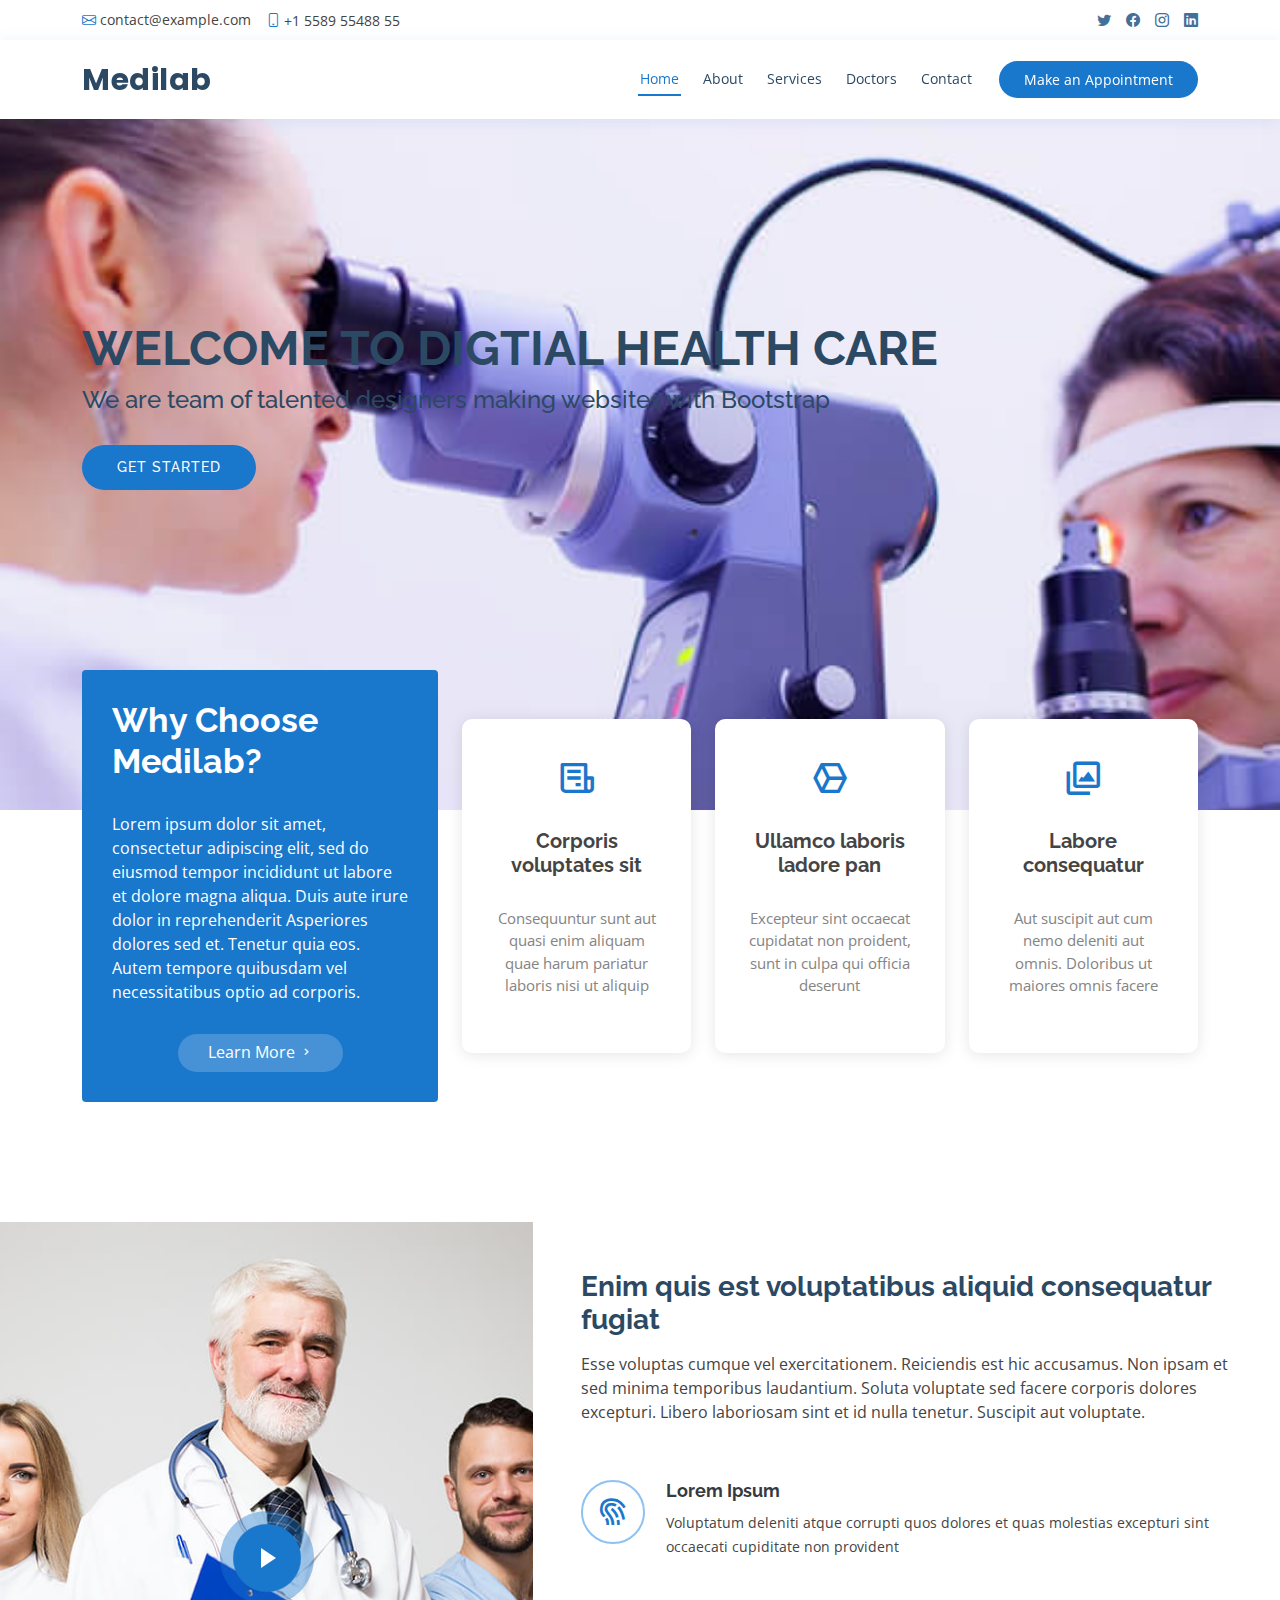
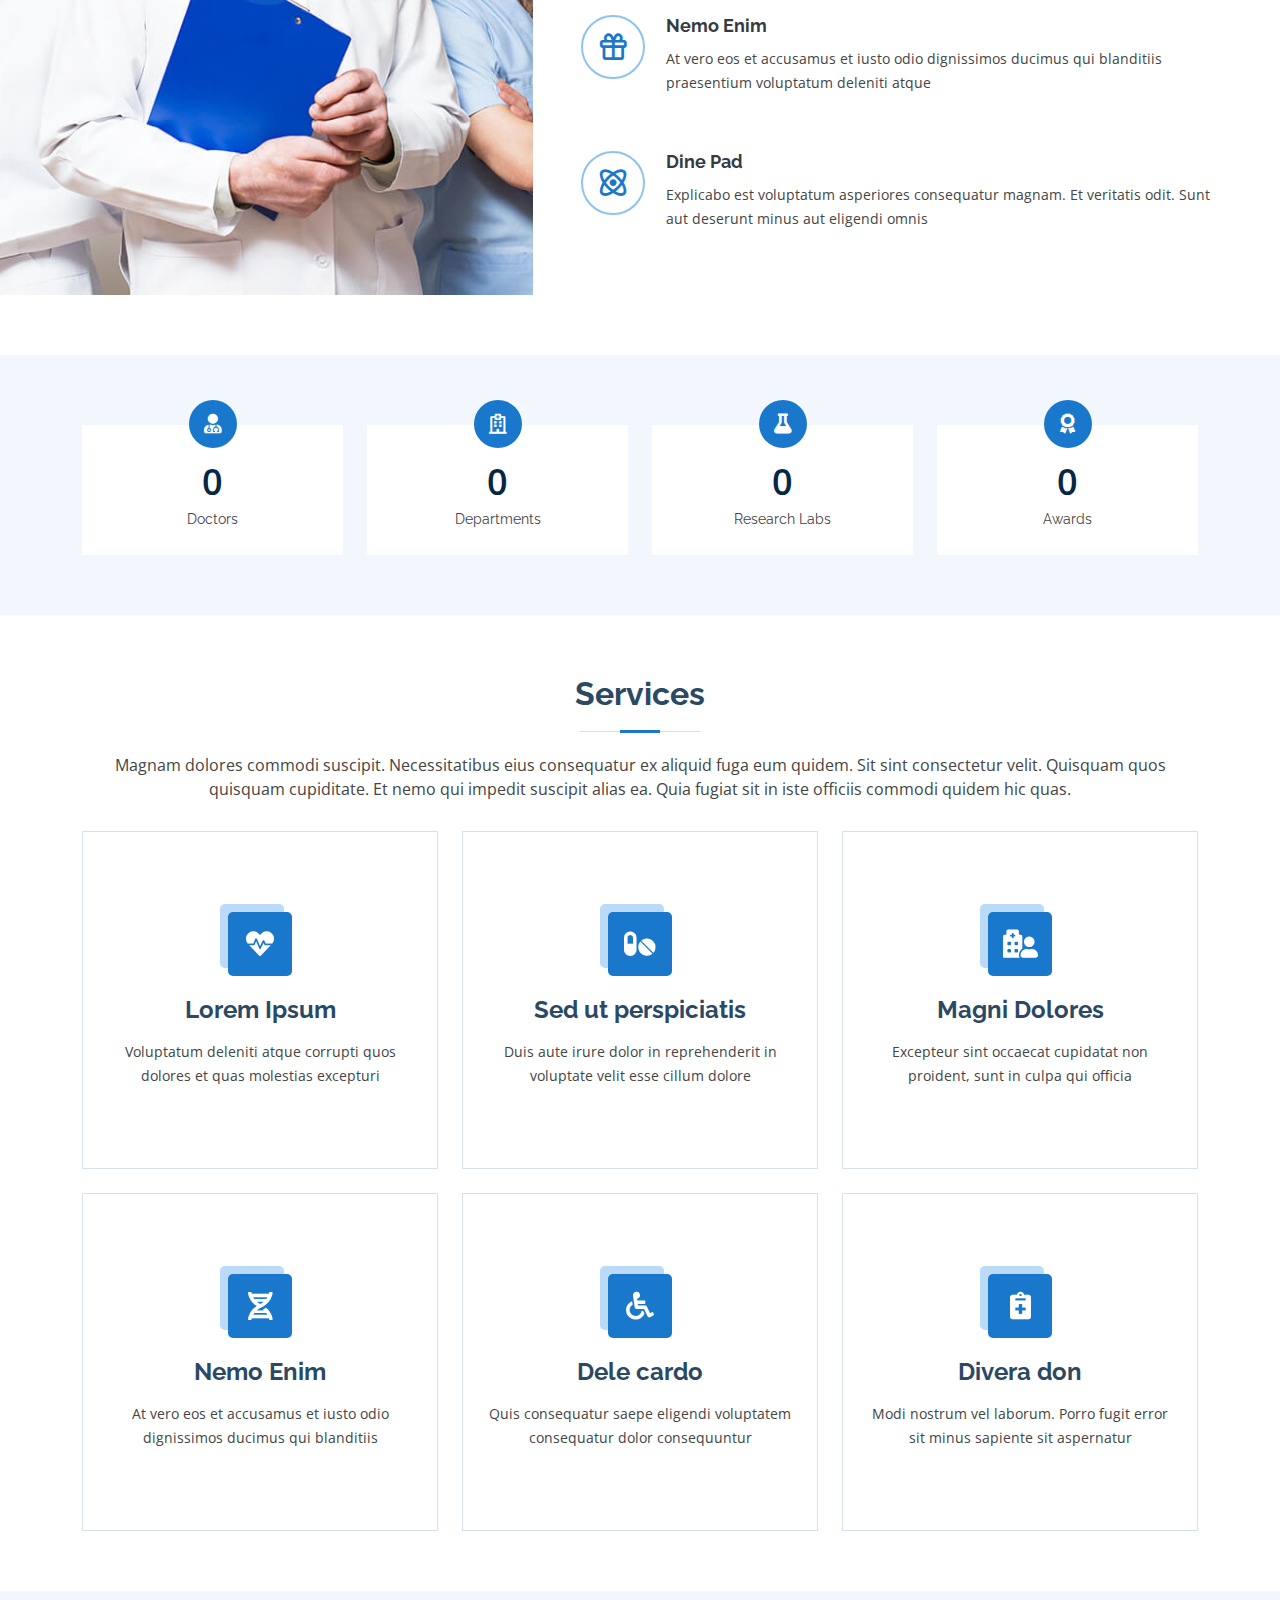
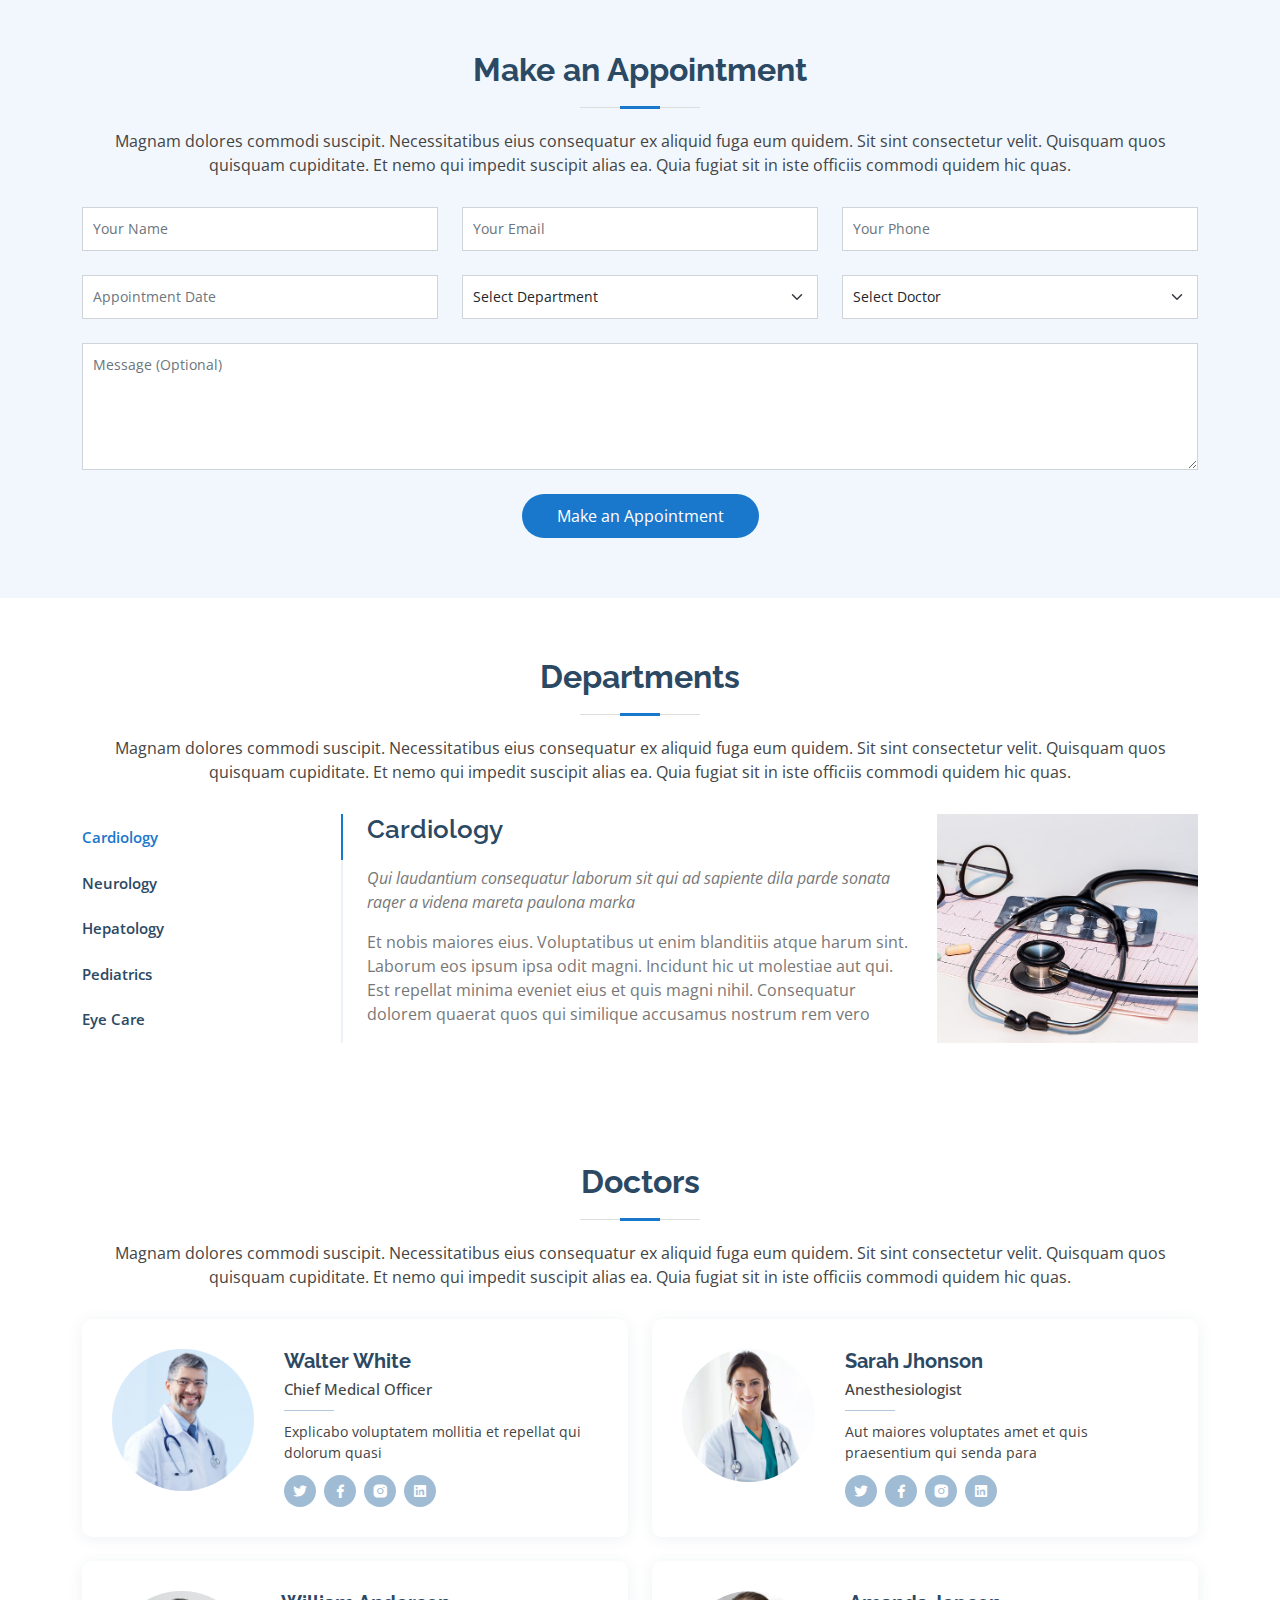
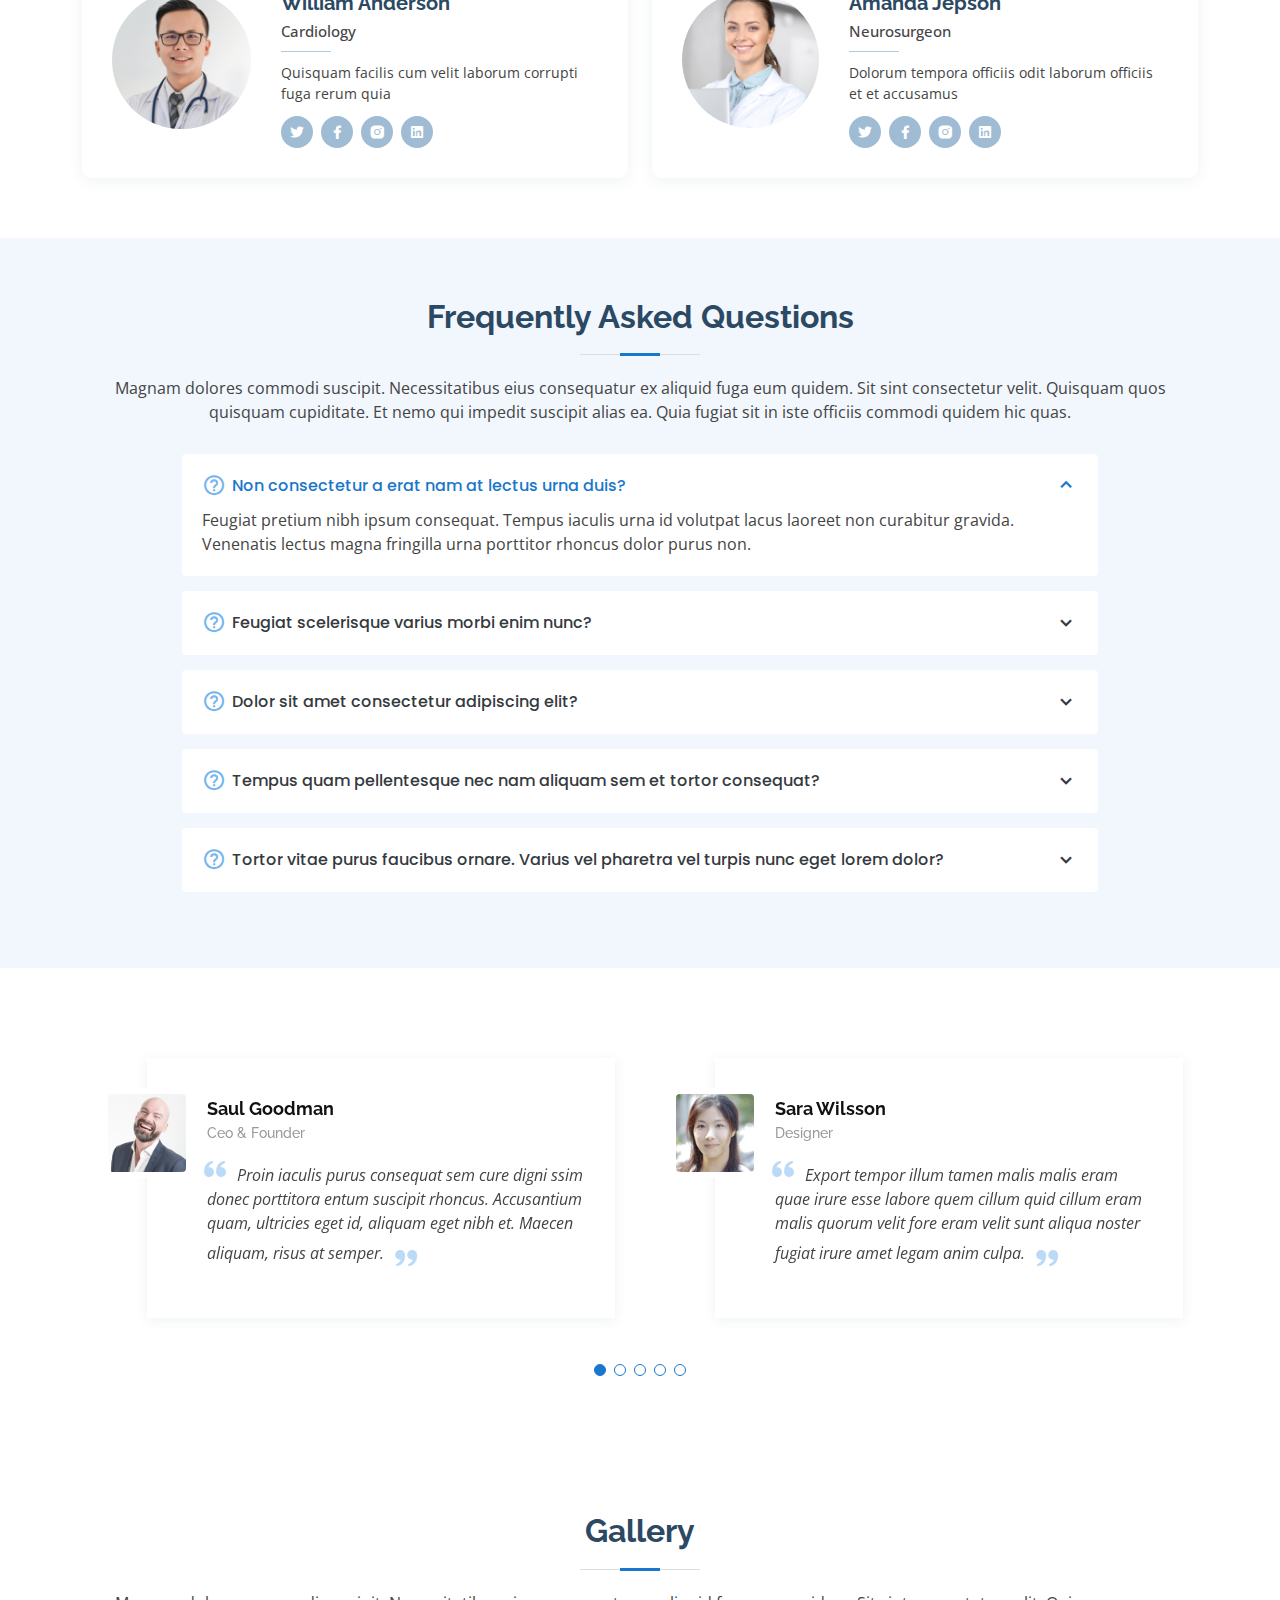
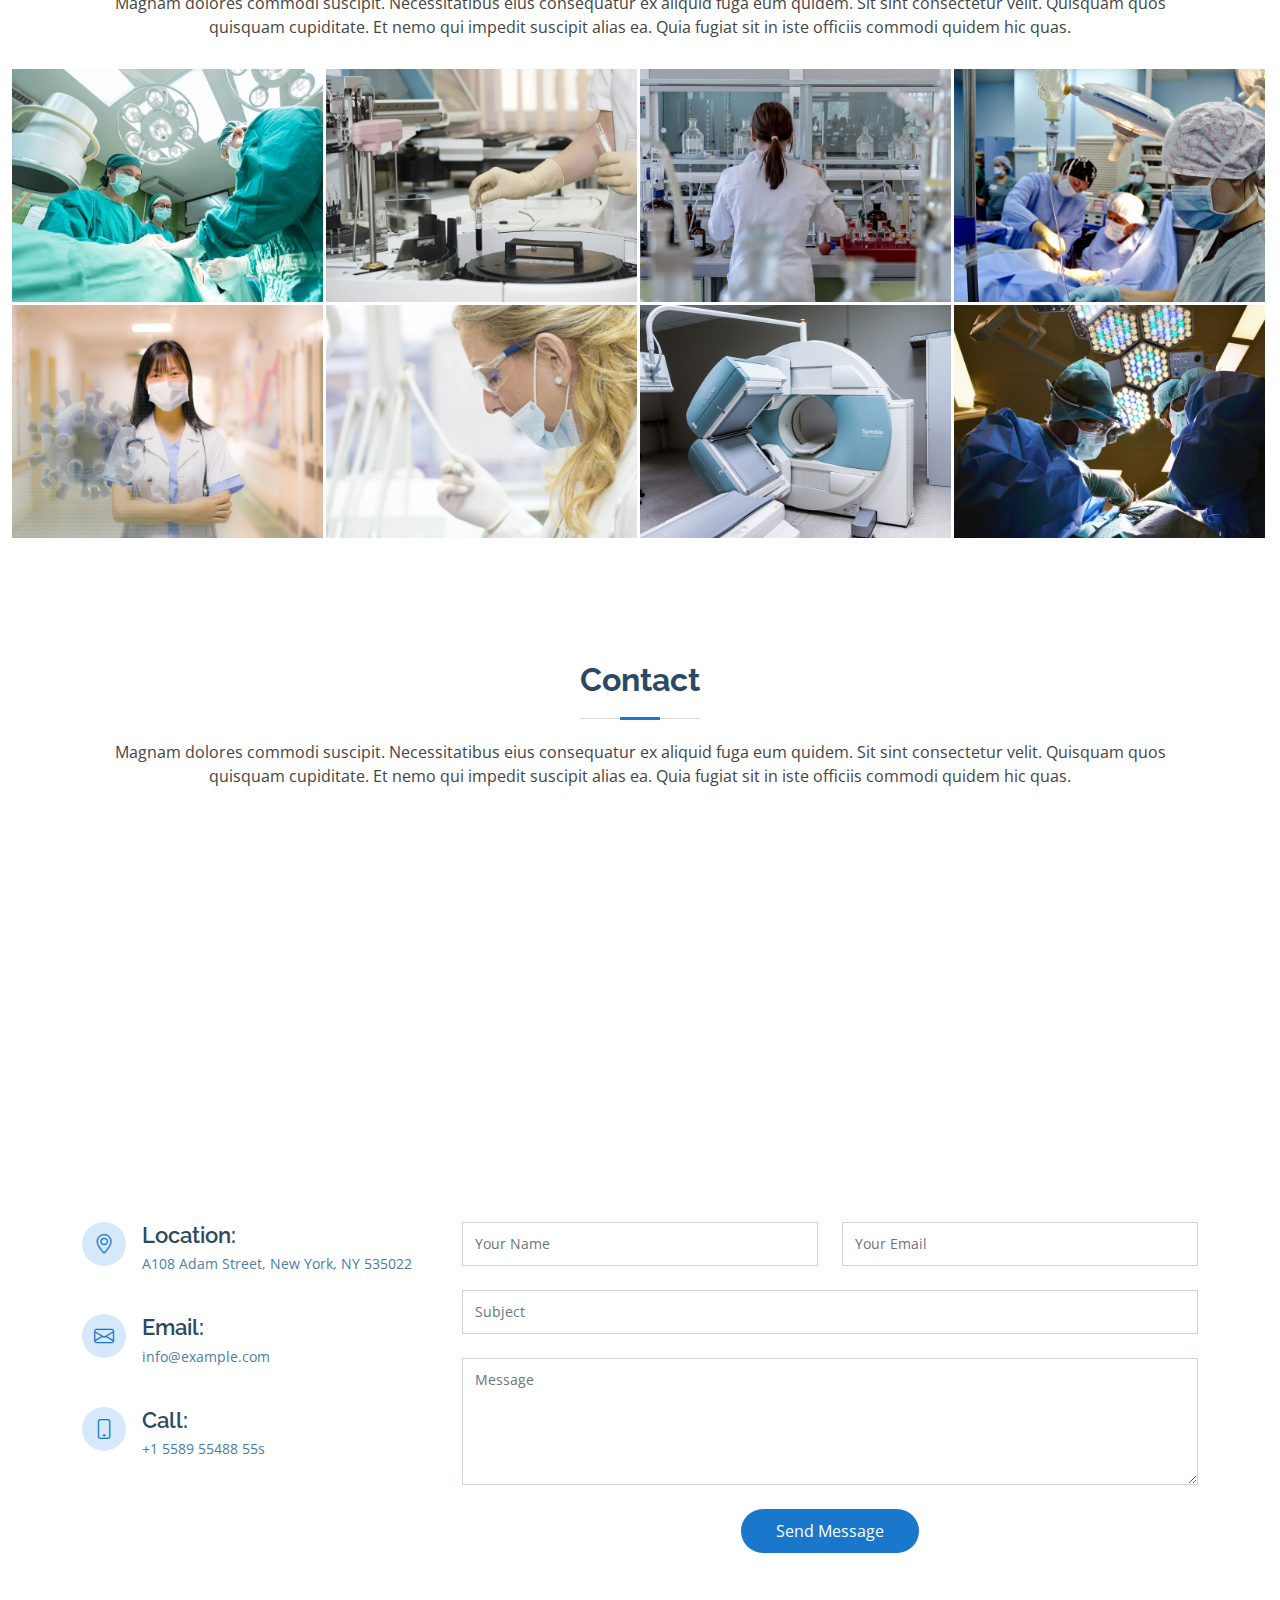
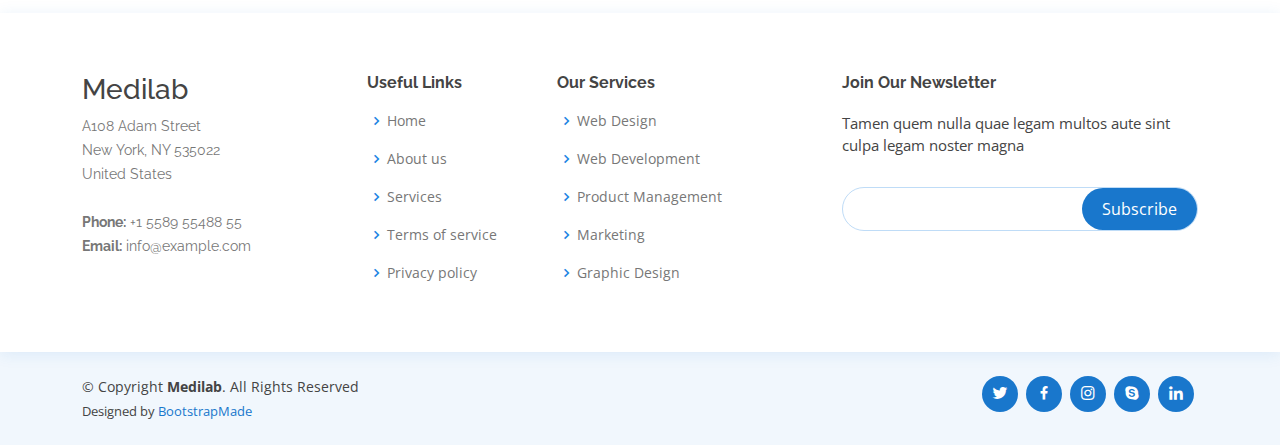
==== home.html @ 4ced3e44 "first commit" ====
<!DOCTYPE html>
<html lang="en">

<head>
  <meta charset="utf-8">
  <meta content="width=device-width, initial-scale=1.0" name="viewport">

  <title>Medilab Bootstrap Template - Index</title>
  <meta content="" name="description">
  <meta content="" name="keywords">

  <!-- Favicons -->
  <link href="assets/img/favicon.png" rel="icon">
  <link href="assets/img/apple-touch-icon.png" rel="apple-touch-icon">

  <!-- Google Fonts -->
  <link href="https://fonts.googleapis.com/css?family=Open+Sans:300,300i,400,400i,600,600i,700,700i|Raleway:300,300i,400,400i,500,500i,600,600i,700,700i|Poppins:300,300i,400,400i,500,500i,600,600i,700,700i" rel="stylesheet">

  <!-- Vendor CSS Files -->
  <link href="assets/vendor/fontawesome-free/css/all.min.css" rel="stylesheet">
  <link href="assets/vendor/animate.css/animate.min.css" rel="stylesheet">
  <link href="assets/vendor/bootstrap/css/bootstrap.min.css" rel="stylesheet">
  <link href="assets/vendor/bootstrap-icons/bootstrap-icons.css" rel="stylesheet">
  <link href="assets/vendor/boxicons/css/boxicons.min.css" rel="stylesheet">
  <link href="assets/vendor/glightbox/css/glightbox.min.css" rel="stylesheet">
  <link href="assets/vendor/remixicon/remixicon.css" rel="stylesheet">
  <link href="assets/vendor/swiper/swiper-bundle.min.css" rel="stylesheet">

  <!-- Template Main CSS File -->
  <link href="assets/css/style.css" rel="stylesheet">

  <!-- =======================================================
  * Template Name: Medilab - v4.7.1
  * Template URL: https://bootstrapmade.com/medilab-free-medical-bootstrap-theme/
  * Author: BootstrapMade.com
  * License: https://bootstrapmade.com/license/
  ======================================================== -->
</head>

<body>

  <!-- ======= Top Bar ======= -->
  <div id="topbar" class="d-flex align-items-center fixed-top">
    <div class="container d-flex justify-content-between">
      <div class="contact-info d-flex align-items-center">
        <i class="bi bi-envelope"></i> <a href="mailto:contact@example.com">contact@example.com</a>
        <i class="bi bi-phone"></i> +1 5589 55488 55
      </div>
      <div class="d-none d-lg-flex social-links align-items-center">
        <a href="#" class="twitter"><i class="bi bi-twitter"></i></a>
        <a href="#" class="facebook"><i class="bi bi-facebook"></i></a>
        <a href="#" class="instagram"><i class="bi bi-instagram"></i></a>
        <a href="#" class="linkedin"><i class="bi bi-linkedin"></i></i></a>
      </div>
    </div>
  </div>

  <!-- ======= Header ======= -->
  <header id="header" class="fixed-top">
    <div class="container d-flex align-items-center">

      <h1 class="logo me-auto"><a href="index.html">Medilab</a></h1>
      <!-- Uncomment below if you prefer to use an image logo -->
      <!-- <a href="index.html" class="logo me-auto"><img src="assets/img/logo.png" alt="" class="img-fluid"></a>-->

      <nav id="navbar" class="navbar order-last order-lg-0">
        <ul>
          <li><a class="nav-link scrollto active" href="#hero">Home</a></li>
          <li><a class="nav-link scrollto" href="#about">About</a></li>
          <li><a class="nav-link scrollto" href="#services">Services</a></li>
     
          <li><a class="nav-link scrollto" href="#doctors">Doctors</a></li>
          <!-- <li class="dropdown"><a href="#"><span>Drop Down</span> <i class="bi bi-chevron-down"></i></a>
            <ul>
              <li><a href="#">Drop Down 1</a></li>
              <li class="dropdown"><a href="#"><span>Deep Drop Down</span> <i class="bi bi-chevron-right"></i></a>
                <ul>
                  <li><a href="#">Deep Drop Down 1</a></li>
                  <li><a href="#">Deep Drop Down 2</a></li>
                  <li><a href="#">Deep Drop Down 3</a></li>
                  <li><a href="#">Deep Drop Down 4</a></li>
                  <li><a href="#">Deep Drop Down 5</a></li>
                </ul>
              </li>
              <li><a href="#">Drop Down 2</a></li>
              <li><a href="#">Drop Down 3</a></li>
              <li><a href="#">Drop Down 4</a></li>
            </ul>
          </li> -->
          <li><a class="nav-link scrollto" href="#contact">Contact</a></li>
        </ul>
        <i class="bi bi-list mobile-nav-toggle"></i>
      </nav><!-- .navbar -->

      <a href="#appointment" class="appointment-btn scrollto"><span class="d-none d-md-inline">Make an</span> Appointment</a>

    </div>
  </header><!-- End Header -->

  <!-- ======= Hero Section ======= -->
  <section id="hero" class="d-flex align-items-center">
    <div class="container">
      <h1>Welcome to Digtial Health Care</h1>
      <h2>We are team of talented designers making websites with Bootstrap</h2>
      <a href="#about" class="btn-get-started scrollto">Get Started</a>
    </div>
  </section><!-- End Hero -->

  <main id="main">

    <!-- ======= Why Us Section ======= -->
    <section id="why-us" class="why-us">
      <div class="container">

        <div class="row">
          <div class="col-lg-4 d-flex align-items-stretch">
            <div class="content">
              <h3>Why Choose Medilab?</h3>
              <p>
                Lorem ipsum dolor sit amet, consectetur adipiscing elit, sed do eiusmod tempor incididunt ut labore et dolore magna aliqua. Duis aute irure dolor in reprehenderit
                Asperiores dolores sed et. Tenetur quia eos. Autem tempore quibusdam vel necessitatibus optio ad corporis.
              </p>
              <div class="text-center">
                <a href="#" class="more-btn">Learn More <i class="bx bx-chevron-right"></i></a>
              </div>
            </div>
          </div>
          <div class="col-lg-8 d-flex align-items-stretch">
            <div class="icon-boxes d-flex flex-column justify-content-center">
              <div class="row">
                <div class="col-xl-4 d-flex align-items-stretch">
                  <div class="icon-box mt-4 mt-xl-0">
                    <i class="bx bx-receipt"></i>
                    <h4>Corporis voluptates sit</h4>
                    <p>Consequuntur sunt aut quasi enim aliquam quae harum pariatur laboris nisi ut aliquip</p>
                  </div>
                </div>
                <div class="col-xl-4 d-flex align-items-stretch">
                  <div class="icon-box mt-4 mt-xl-0">
                    <i class="bx bx-cube-alt"></i>
                    <h4>Ullamco laboris ladore pan</h4>
                    <p>Excepteur sint occaecat cupidatat non proident, sunt in culpa qui officia deserunt</p>
                  </div>
                </div>
                <div class="col-xl-4 d-flex align-items-stretch">
                  <div class="icon-box mt-4 mt-xl-0">
                    <i class="bx bx-images"></i>
                    <h4>Labore consequatur</h4>
                    <p>Aut suscipit aut cum nemo deleniti aut omnis. Doloribus ut maiores omnis facere</p>
                  </div>
                </div>
              </div>
            </div><!-- End .content-->
          </div>
        </div>

      </div>
    </section><!-- End Why Us Section -->

    <!-- ======= About Section ======= -->
    <section id="about" class="about">
      <div class="container-fluid">

        <div class="row">
          <div class="col-xl-5 col-lg-6 video-box d-flex justify-content-center align-items-stretch position-relative">
            <a href="https://www.youtube.com/watch?v=jDDaplaOz7Q" class="glightbox play-btn mb-4"></a>
          </div>

          <div class="col-xl-7 col-lg-6 icon-boxes d-flex flex-column align-items-stretch justify-content-center py-5 px-lg-5">
            <h3>Enim quis est voluptatibus aliquid consequatur fugiat</h3>
            <p>Esse voluptas cumque vel exercitationem. Reiciendis est hic accusamus. Non ipsam et sed minima temporibus laudantium. Soluta voluptate sed facere corporis dolores excepturi. Libero laboriosam sint et id nulla tenetur. Suscipit aut voluptate.</p>

            <div class="icon-box">
              <div class="icon"><i class="bx bx-fingerprint"></i></div>
              <h4 class="title"><a href="">Lorem Ipsum</a></h4>
              <p class="description">Voluptatum deleniti atque corrupti quos dolores et quas molestias excepturi sint occaecati cupiditate non provident</p>
            </div>

            <div class="icon-box">
              <div class="icon"><i class="bx bx-gift"></i></div>
              <h4 class="title"><a href="">Nemo Enim</a></h4>
              <p class="description">At vero eos et accusamus et iusto odio dignissimos ducimus qui blanditiis praesentium voluptatum deleniti atque</p>
            </div>

            <div class="icon-box">
              <div class="icon"><i class="bx bx-atom"></i></div>
              <h4 class="title"><a href="">Dine Pad</a></h4>
              <p class="description">Explicabo est voluptatum asperiores consequatur magnam. Et veritatis odit. Sunt aut deserunt minus aut eligendi omnis</p>
            </div>

          </div>
        </div>

      </div>
    </section><!-- End About Section -->

    <!-- ======= Counts Section ======= -->
    <section id="counts" class="counts">
      <div class="container">

        <div class="row">

          <div class="col-lg-3 col-md-6">
            <div class="count-box">
              <i class="fas fa-user-md"></i>
              <span data-purecounter-start="0" data-purecounter-end="85" data-purecounter-duration="1" class="purecounter"></span>
              <p>Doctors</p>
            </div>
          </div>

          <div class="col-lg-3 col-md-6 mt-5 mt-md-0">
            <div class="count-box">
              <i class="far fa-hospital"></i>
              <span data-purecounter-start="0" data-purecounter-end="18" data-purecounter-duration="1" class="purecounter"></span>
              <p>Departments</p>
            </div>
          </div>

          <div class="col-lg-3 col-md-6 mt-5 mt-lg-0">
            <div class="count-box">
              <i class="fas fa-flask"></i>
              <span data-purecounter-start="0" data-purecounter-end="12" data-purecounter-duration="1" class="purecounter"></span>
              <p>Research Labs</p>
            </div>
          </div>

          <div class="col-lg-3 col-md-6 mt-5 mt-lg-0">
            <div class="count-box">
              <i class="fas fa-award"></i>
              <span data-purecounter-start="0" data-purecounter-end="150" data-purecounter-duration="1" class="purecounter"></span>
              <p>Awards</p>
            </div>
          </div>

        </div>

      </div>
    </section><!-- End Counts Section -->

    <!-- ======= Services Section ======= -->
    <section id="services" class="services">
      <div class="container">

        <div class="section-title">
          <h2>Services</h2>
          <p>Magnam dolores commodi suscipit. Necessitatibus eius consequatur ex aliquid fuga eum quidem. Sit sint consectetur velit. Quisquam quos quisquam cupiditate. Et nemo qui impedit suscipit alias ea. Quia fugiat sit in iste officiis commodi quidem hic quas.</p>
        </div>

        <div class="row">
          <div class="col-lg-4 col-md-6 d-flex align-items-stretch">
            <div class="icon-box">
              <div class="icon"><i class="fas fa-heartbeat"></i></div>
              <h4><a href="">Lorem Ipsum</a></h4>
              <p>Voluptatum deleniti atque corrupti quos dolores et quas molestias excepturi</p>
            </div>
          </div>

          <div class="col-lg-4 col-md-6 d-flex align-items-stretch mt-4 mt-md-0">
            <div class="icon-box">
              <div class="icon"><i class="fas fa-pills"></i></div>
              <h4><a href="">Sed ut perspiciatis</a></h4>
              <p>Duis aute irure dolor in reprehenderit in voluptate velit esse cillum dolore</p>
            </div>
          </div>

          <div class="col-lg-4 col-md-6 d-flex align-items-stretch mt-4 mt-lg-0">
            <div class="icon-box">
              <div class="icon"><i class="fas fa-hospital-user"></i></div>
              <h4><a href="">Magni Dolores</a></h4>
              <p>Excepteur sint occaecat cupidatat non proident, sunt in culpa qui officia</p>
            </div>
          </div>

          <div class="col-lg-4 col-md-6 d-flex align-items-stretch mt-4">
            <div class="icon-box">
              <div class="icon"><i class="fas fa-dna"></i></div>
              <h4><a href="">Nemo Enim</a></h4>
              <p>At vero eos et accusamus et iusto odio dignissimos ducimus qui blanditiis</p>
            </div>
          </div>

          <div class="col-lg-4 col-md-6 d-flex align-items-stretch mt-4">
            <div class="icon-box">
              <div class="icon"><i class="fas fa-wheelchair"></i></div>
              <h4><a href="">Dele cardo</a></h4>
              <p>Quis consequatur saepe eligendi voluptatem consequatur dolor consequuntur</p>
            </div>
          </div>

          <div class="col-lg-4 col-md-6 d-flex align-items-stretch mt-4">
            <div class="icon-box">
              <div class="icon"><i class="fas fa-notes-medical"></i></div>
              <h4><a href="">Divera don</a></h4>
              <p>Modi nostrum vel laborum. Porro fugit error sit minus sapiente sit aspernatur</p>
            </div>
          </div>

        </div>

      </div>
    </section><!-- End Services Section -->

    <!-- ======= Appointment Section ======= -->
    <section id="appointment" class="appointment section-bg">
      <div class="container">

        <div class="section-title">
          <h2>Make an Appointment</h2>
          <p>Magnam dolores commodi suscipit. Necessitatibus eius consequatur ex aliquid fuga eum quidem. Sit sint consectetur velit. Quisquam quos quisquam cupiditate. Et nemo qui impedit suscipit alias ea. Quia fugiat sit in iste officiis commodi quidem hic quas.</p>
        </div>

        <form action="forms/appointment.php" method="post" role="form" class="php-email-form">
          <div class="row">
            <div class="col-md-4 form-group">
              <input type="text" name="name" class="form-control" id="name" placeholder="Your Name" data-rule="minlen:4" data-msg="Please enter at least 4 chars">
              <div class="validate"></div>
            </div>
            <div class="col-md-4 form-group mt-3 mt-md-0">
              <input type="email" class="form-control" name="email" id="email" placeholder="Your Email" data-rule="email" data-msg="Please enter a valid email">
              <div class="validate"></div>
            </div>
            <div class="col-md-4 form-group mt-3 mt-md-0">
              <input type="tel" class="form-control" name="phone" id="phone" placeholder="Your Phone" data-rule="minlen:4" data-msg="Please enter at least 4 chars">
              <div class="validate"></div>
            </div>
          </div>
          <div class="row">
            <div class="col-md-4 form-group mt-3">
              <input type="datetime" name="date" class="form-control datepicker" id="date" placeholder="Appointment Date" data-rule="minlen:4" data-msg="Please enter at least 4 chars">
              <div class="validate"></div>
            </div>
            <div class="col-md-4 form-group mt-3">
              <select name="department" id="department" class="form-select">
                <option value="">Select Department</option>
                <option value="Department 1">Department 1</option>
                <option value="Department 2">Department 2</option>
                <option value="Department 3">Department 3</option>
              </select>
              <div class="validate"></div>
            </div>
            <div class="col-md-4 form-group mt-3">
              <select name="doctor" id="doctor" class="form-select">
                <option value="">Select Doctor</option>
                <option value="Doctor 1">Doctor 1</option>
                <option value="Doctor 2">Doctor 2</option>
                <option value="Doctor 3">Doctor 3</option>
              </select>
              <div class="validate"></div>
            </div>
          </div>

          <div class="form-group mt-3">
            <textarea class="form-control" name="message" rows="5" placeholder="Message (Optional)"></textarea>
            <div class="validate"></div>
          </div>
          <div class="mb-3">
            <div class="loading">Loading</div>
            <div class="error-message"></div>
            <div class="sent-message">Your appointment request has been sent successfully. Thank you!</div>
          </div>
          <div class="text-center"><button type="submit">Make an Appointment</button></div>
        </form>

      </div>
    </section><!-- End Appointment Section -->

    <!-- ======= Departments Section ======= -->
    <section id="departments" class="departments">
      <div class="container">

        <div class="section-title">
          <h2>Departments</h2>
          <p>Magnam dolores commodi suscipit. Necessitatibus eius consequatur ex aliquid fuga eum quidem. Sit sint consectetur velit. Quisquam quos quisquam cupiditate. Et nemo qui impedit suscipit alias ea. Quia fugiat sit in iste officiis commodi quidem hic quas.</p>
        </div>

        <div class="row gy-4">
          <div class="col-lg-3">
            <ul class="nav nav-tabs flex-column">
              <li class="nav-item">
                <a class="nav-link active show" data-bs-toggle="tab" href="#tab-1">Cardiology</a>
              </li>
              <li class="nav-item">
                <a class="nav-link" data-bs-toggle="tab" href="#tab-2">Neurology</a>
              </li>
              <li class="nav-item">
                <a class="nav-link" data-bs-toggle="tab" href="#tab-3">Hepatology</a>
              </li>
              <li class="nav-item">
                <a class="nav-link" data-bs-toggle="tab" href="#tab-4">Pediatrics</a>
              </li>
              <li class="nav-item">
                <a class="nav-link" data-bs-toggle="tab" href="#tab-5">Eye Care</a>
              </li>
            </ul>
          </div>
          <div class="col-lg-9">
            <div class="tab-content">
              <div class="tab-pane active show" id="tab-1">
                <div class="row gy-4">
                  <div class="col-lg-8 details order-2 order-lg-1">
                    <h3>Cardiology</h3>
                    <p class="fst-italic">Qui laudantium consequatur laborum sit qui ad sapiente dila parde sonata raqer a videna mareta paulona marka</p>
                    <p>Et nobis maiores eius. Voluptatibus ut enim blanditiis atque harum sint. Laborum eos ipsum ipsa odit magni. Incidunt hic ut molestiae aut qui. Est repellat minima eveniet eius et quis magni nihil. Consequatur dolorem quaerat quos qui similique accusamus nostrum rem vero</p>
                  </div>
                  <div class="col-lg-4 text-center order-1 order-lg-2">
                    <img src="assets/img/departments-1.jpg" alt="" class="img-fluid">
                  </div>
                </div>
              </div>
              <div class="tab-pane" id="tab-2">
                <div class="row gy-4">
                  <div class="col-lg-8 details order-2 order-lg-1">
                    <h3>Et blanditiis nemo veritatis excepturi</h3>
                    <p class="fst-italic">Qui laudantium consequatur laborum sit qui ad sapiente dila parde sonata raqer a videna mareta paulona marka</p>
                    <p>Ea ipsum voluptatem consequatur quis est. Illum error ullam omnis quia et reiciendis sunt sunt est. Non aliquid repellendus itaque accusamus eius et velit ipsa voluptates. Optio nesciunt eaque beatae accusamus lerode pakto madirna desera vafle de nideran pal</p>
                  </div>
                  <div class="col-lg-4 text-center order-1 order-lg-2">
                    <img src="assets/img/departments-2.jpg" alt="" class="img-fluid">
                  </div>
                </div>
              </div>
              <div class="tab-pane" id="tab-3">
                <div class="row gy-4">
                  <div class="col-lg-8 details order-2 order-lg-1">
                    <h3>Impedit facilis occaecati odio neque aperiam sit</h3>
                    <p class="fst-italic">Eos voluptatibus quo. Odio similique illum id quidem non enim fuga. Qui natus non sunt dicta dolor et. In asperiores velit quaerat perferendis aut</p>
                    <p>Iure officiis odit rerum. Harum sequi eum illum corrupti culpa veritatis quisquam. Neque necessitatibus illo rerum eum ut. Commodi ipsam minima molestiae sed laboriosam a iste odio. Earum odit nesciunt fugiat sit ullam. Soluta et harum voluptatem optio quae</p>
                  </div>
                  <div class="col-lg-4 text-center order-1 order-lg-2">
                    <img src="assets/img/departments-3.jpg" alt="" class="img-fluid">
                  </div>
                </div>
              </div>
              <div class="tab-pane" id="tab-4">
                <div class="row gy-4">
                  <div class="col-lg-8 details order-2 order-lg-1">
                    <h3>Fuga dolores inventore laboriosam ut est accusamus laboriosam dolore</h3>
                    <p class="fst-italic">Totam aperiam accusamus. Repellat consequuntur iure voluptas iure porro quis delectus</p>
                    <p>Eaque consequuntur consequuntur libero expedita in voluptas. Nostrum ipsam necessitatibus aliquam fugiat debitis quis velit. Eum ex maxime error in consequatur corporis atque. Eligendi asperiores sed qui veritatis aperiam quia a laborum inventore</p>
                  </div>
                  <div class="col-lg-4 text-center order-1 order-lg-2">
                    <img src="assets/img/departments-4.jpg" alt="" class="img-fluid">
                  </div>
                </div>
              </div>
              <div class="tab-pane" id="tab-5">
                <div class="row gy-4">
                  <div class="col-lg-8 details order-2 order-lg-1">
                    <h3>Est eveniet ipsam sindera pad rone matrelat sando reda</h3>
                    <p class="fst-italic">Omnis blanditiis saepe eos autem qui sunt debitis porro quia.</p>
                    <p>Exercitationem nostrum omnis. Ut reiciendis repudiandae minus. Omnis recusandae ut non quam ut quod eius qui. Ipsum quia odit vero atque qui quibusdam amet. Occaecati sed est sint aut vitae molestiae voluptate vel</p>
                  </div>
                  <div class="col-lg-4 text-center order-1 order-lg-2">
                    <img src="assets/img/departments-5.jpg" alt="" class="img-fluid">
                  </div>
                </div>
              </div>
            </div>
          </div>
        </div>

      </div>
    </section><!-- End Departments Section -->

    <!-- ======= Doctors Section ======= -->
    <section id="doctors" class="doctors">
      <div class="container">

        <div class="section-title">
          <h2>Doctors</h2>
          <p>Magnam dolores commodi suscipit. Necessitatibus eius consequatur ex aliquid fuga eum quidem. Sit sint consectetur velit. Quisquam quos quisquam cupiditate. Et nemo qui impedit suscipit alias ea. Quia fugiat sit in iste officiis commodi quidem hic quas.</p>
        </div>

        <div class="row">

          <div class="col-lg-6">
            <div class="member d-flex align-items-start">
              <div class="pic"><img src="assets/img/doctors/doctors-1.jpg" class="img-fluid" alt=""></div>
              <div class="member-info">
                <h4>Walter White</h4>
                <span>Chief Medical Officer</span>
                <p>Explicabo voluptatem mollitia et repellat qui dolorum quasi</p>
                <div class="social">
                  <a href=""><i class="ri-twitter-fill"></i></a>
                  <a href=""><i class="ri-facebook-fill"></i></a>
                  <a href=""><i class="ri-instagram-fill"></i></a>
                  <a href=""> <i class="ri-linkedin-box-fill"></i> </a>
                </div>
              </div>
            </div>
          </div>

          <div class="col-lg-6 mt-4 mt-lg-0">
            <div class="member d-flex align-items-start">
              <div class="pic"><img src="assets/img/doctors/doctors-2.jpg" class="img-fluid" alt=""></div>
              <div class="member-info">
                <h4>Sarah Jhonson</h4>
                <span>Anesthesiologist</span>
                <p>Aut maiores voluptates amet et quis praesentium qui senda para</p>
                <div class="social">
                  <a href=""><i class="ri-twitter-fill"></i></a>
                  <a href=""><i class="ri-facebook-fill"></i></a>
                  <a href=""><i class="ri-instagram-fill"></i></a>
                  <a href=""> <i class="ri-linkedin-box-fill"></i> </a>
                </div>
              </div>
            </div>
          </div>

          <div class="col-lg-6 mt-4">
            <div class="member d-flex align-items-start">
              <div class="pic"><img src="assets/img/doctors/doctors-3.jpg" class="img-fluid" alt=""></div>
              <div class="member-info">
                <h4>William Anderson</h4>
                <span>Cardiology</span>
                <p>Quisquam facilis cum velit laborum corrupti fuga rerum quia</p>
                <div class="social">
                  <a href=""><i class="ri-twitter-fill"></i></a>
                  <a href=""><i class="ri-facebook-fill"></i></a>
                  <a href=""><i class="ri-instagram-fill"></i></a>
                  <a href=""> <i class="ri-linkedin-box-fill"></i> </a>
                </div>
              </div>
            </div>
          </div>

          <div class="col-lg-6 mt-4">
            <div class="member d-flex align-items-start">
              <div class="pic"><img src="assets/img/doctors/doctors-4.jpg" class="img-fluid" alt=""></div>
              <div class="member-info">
                <h4>Amanda Jepson</h4>
                <span>Neurosurgeon</span>
                <p>Dolorum tempora officiis odit laborum officiis et et accusamus</p>
                <div class="social">
                  <a href=""><i class="ri-twitter-fill"></i></a>
                  <a href=""><i class="ri-facebook-fill"></i></a>
                  <a href=""><i class="ri-instagram-fill"></i></a>
                  <a href=""> <i class="ri-linkedin-box-fill"></i> </a>
                </div>
              </div>
            </div>
          </div>

        </div>

      </div>
    </section><!-- End Doctors Section -->

    <!-- ======= Frequently Asked Questions Section ======= -->
    <section id="faq" class="faq section-bg">
      <div class="container">

        <div class="section-title">
          <h2>Frequently Asked Questions</h2>
          <p>Magnam dolores commodi suscipit. Necessitatibus eius consequatur ex aliquid fuga eum quidem. Sit sint consectetur velit. Quisquam quos quisquam cupiditate. Et nemo qui impedit suscipit alias ea. Quia fugiat sit in iste officiis commodi quidem hic quas.</p>
        </div>

        <div class="faq-list">
          <ul>
            <li data-aos="fade-up">
              <i class="bx bx-help-circle icon-help"></i> <a data-bs-toggle="collapse" class="collapse" data-bs-target="#faq-list-1">Non consectetur a erat nam at lectus urna duis? <i class="bx bx-chevron-down icon-show"></i><i class="bx bx-chevron-up icon-close"></i></a>
              <div id="faq-list-1" class="collapse show" data-bs-parent=".faq-list">
                <p>
                  Feugiat pretium nibh ipsum consequat. Tempus iaculis urna id volutpat lacus laoreet non curabitur gravida. Venenatis lectus magna fringilla urna porttitor rhoncus dolor purus non.
                </p>
              </div>
            </li>

            <li data-aos="fade-up" data-aos-delay="100">
              <i class="bx bx-help-circle icon-help"></i> <a data-bs-toggle="collapse" data-bs-target="#faq-list-2" class="collapsed">Feugiat scelerisque varius morbi enim nunc? <i class="bx bx-chevron-down icon-show"></i><i class="bx bx-chevron-up icon-close"></i></a>
              <div id="faq-list-2" class="collapse" data-bs-parent=".faq-list">
                <p>
                  Dolor sit amet consectetur adipiscing elit pellentesque habitant morbi. Id interdum velit laoreet id donec ultrices. Fringilla phasellus faucibus scelerisque eleifend donec pretium. Est pellentesque elit ullamcorper dignissim. Mauris ultrices eros in cursus turpis massa tincidunt dui.
                </p>
              </div>
            </li>

            <li data-aos="fade-up" data-aos-delay="200">
              <i class="bx bx-help-circle icon-help"></i> <a data-bs-toggle="collapse" data-bs-target="#faq-list-3" class="collapsed">Dolor sit amet consectetur adipiscing elit? <i class="bx bx-chevron-down icon-show"></i><i class="bx bx-chevron-up icon-close"></i></a>
              <div id="faq-list-3" class="collapse" data-bs-parent=".faq-list">
                <p>
                  Eleifend mi in nulla posuere sollicitudin aliquam ultrices sagittis orci. Faucibus pulvinar elementum integer enim. Sem nulla pharetra diam sit amet nisl suscipit. Rutrum tellus pellentesque eu tincidunt. Lectus urna duis convallis convallis tellus. Urna molestie at elementum eu facilisis sed odio morbi quis
                </p>
              </div>
            </li>

            <li data-aos="fade-up" data-aos-delay="300">
              <i class="bx bx-help-circle icon-help"></i> <a data-bs-toggle="collapse" data-bs-target="#faq-list-4" class="collapsed">Tempus quam pellentesque nec nam aliquam sem et tortor consequat? <i class="bx bx-chevron-down icon-show"></i><i class="bx bx-chevron-up icon-close"></i></a>
              <div id="faq-list-4" class="collapse" data-bs-parent=".faq-list">
                <p>
                  Molestie a iaculis at erat pellentesque adipiscing commodo. Dignissim suspendisse in est ante in. Nunc vel risus commodo viverra maecenas accumsan. Sit amet nisl suscipit adipiscing bibendum est. Purus gravida quis blandit turpis cursus in.
                </p>
              </div>
            </li>

            <li data-aos="fade-up" data-aos-delay="400">
              <i class="bx bx-help-circle icon-help"></i> <a data-bs-toggle="collapse" data-bs-target="#faq-list-5" class="collapsed">Tortor vitae purus faucibus ornare. Varius vel pharetra vel turpis nunc eget lorem dolor? <i class="bx bx-chevron-down icon-show"></i><i class="bx bx-chevron-up icon-close"></i></a>
              <div id="faq-list-5" class="collapse" data-bs-parent=".faq-list">
                <p>
                  Laoreet sit amet cursus sit amet dictum sit amet justo. Mauris vitae ultricies leo integer malesuada nunc vel. Tincidunt eget nullam non nisi est sit amet. Turpis nunc eget lorem dolor sed. Ut venenatis tellus in metus vulputate eu scelerisque.
                </p>
              </div>
            </li>

          </ul>
        </div>

      </div>
    </section><!-- End Frequently Asked Questions Section -->

    <!-- ======= Testimonials Section ======= -->
    <section id="testimonials" class="testimonials">
      <div class="container">

        <div class="testimonials-slider swiper" data-aos="fade-up" data-aos-delay="100">
          <div class="swiper-wrapper">

            <div class="swiper-slide">
              <div class="testimonial-wrap">
                <div class="testimonial-item">
                  <img src="assets/img/testimonials/testimonials-1.jpg" class="testimonial-img" alt="">
                  <h3>Saul Goodman</h3>
                  <h4>Ceo &amp; Founder</h4>
                  <p>
                    <i class="bx bxs-quote-alt-left quote-icon-left"></i>
                    Proin iaculis purus consequat sem cure digni ssim donec porttitora entum suscipit rhoncus. Accusantium quam, ultricies eget id, aliquam eget nibh et. Maecen aliquam, risus at semper.
                    <i class="bx bxs-quote-alt-right quote-icon-right"></i>
                  </p>
                </div>
              </div>
            </div><!-- End testimonial item -->

            <div class="swiper-slide">
              <div class="testimonial-wrap">
                <div class="testimonial-item">
                  <img src="assets/img/testimonials/testimonials-2.jpg" class="testimonial-img" alt="">
                  <h3>Sara Wilsson</h3>
                  <h4>Designer</h4>
                  <p>
                    <i class="bx bxs-quote-alt-left quote-icon-left"></i>
                    Export tempor illum tamen malis malis eram quae irure esse labore quem cillum quid cillum eram malis quorum velit fore eram velit sunt aliqua noster fugiat irure amet legam anim culpa.
                    <i class="bx bxs-quote-alt-right quote-icon-right"></i>
                  </p>
                </div>
              </div>
            </div><!-- End testimonial item -->

            <div class="swiper-slide">
              <div class="testimonial-wrap">
                <div class="testimonial-item">
                  <img src="assets/img/testimonials/testimonials-3.jpg" class="testimonial-img" alt="">
                  <h3>Jena Karlis</h3>
                  <h4>Store Owner</h4>
                  <p>
                    <i class="bx bxs-quote-alt-left quote-icon-left"></i>
                    Enim nisi quem export duis labore cillum quae magna enim sint quorum nulla quem veniam duis minim tempor labore quem eram duis noster aute amet eram fore quis sint minim.
                    <i class="bx bxs-quote-alt-right quote-icon-right"></i>
                  </p>
                </div>
              </div>
            </div><!-- End testimonial item -->

            <div class="swiper-slide">
              <div class="testimonial-wrap">
                <div class="testimonial-item">
                  <img src="assets/img/testimonials/testimonials-4.jpg" class="testimonial-img" alt="">
                  <h3>Matt Brandon</h3>
                  <h4>Freelancer</h4>
                  <p>
                    <i class="bx bxs-quote-alt-left quote-icon-left"></i>
                    Fugiat enim eram quae cillum dolore dolor amet nulla culpa multos export minim fugiat minim velit minim dolor enim duis veniam ipsum anim magna sunt elit fore quem dolore labore illum veniam.
                    <i class="bx bxs-quote-alt-right quote-icon-right"></i>
                  </p>
                </div>
              </div>
            </div><!-- End testimonial item -->

            <div class="swiper-slide">
              <div class="testimonial-wrap">
                <div class="testimonial-item">
                  <img src="assets/img/testimonials/testimonials-5.jpg" class="testimonial-img" alt="">
                  <h3>John Larson</h3>
                  <h4>Entrepreneur</h4>
                  <p>
                    <i class="bx bxs-quote-alt-left quote-icon-left"></i>
                    Quis quorum aliqua sint quem legam fore sunt eram irure aliqua veniam tempor noster veniam enim culpa labore duis sunt culpa nulla illum cillum fugiat legam esse veniam culpa fore nisi cillum quid.
                    <i class="bx bxs-quote-alt-right quote-icon-right"></i>
                  </p>
                </div>
              </div>
            </div><!-- End testimonial item -->

          </div>
          <div class="swiper-pagination"></div>
        </div>

      </div>
    </section><!-- End Testimonials Section -->

    <!-- ======= Gallery Section ======= -->
    <section id="gallery" class="gallery">
      <div class="container">

        <div class="section-title">
          <h2>Gallery</h2>
          <p>Magnam dolores commodi suscipit. Necessitatibus eius consequatur ex aliquid fuga eum quidem. Sit sint consectetur velit. Quisquam quos quisquam cupiditate. Et nemo qui impedit suscipit alias ea. Quia fugiat sit in iste officiis commodi quidem hic quas.</p>
        </div>
      </div>

      <div class="container-fluid">
        <div class="row g-0">

          <div class="col-lg-3 col-md-4">
            <div class="gallery-item">
              <a href="assets/img/gallery/gallery-1.jpg" class="galelry-lightbox">
                <img src="assets/img/gallery/gallery-1.jpg" alt="" class="img-fluid">
              </a>
            </div>
          </div>

          <div class="col-lg-3 col-md-4">
            <div class="gallery-item">
              <a href="assets/img/gallery/gallery-2.jpg" class="galelry-lightbox">
                <img src="assets/img/gallery/gallery-2.jpg" alt="" class="img-fluid">
              </a>
            </div>
          </div>

          <div class="col-lg-3 col-md-4">
            <div class="gallery-item">
              <a href="assets/img/gallery/gallery-3.jpg" class="galelry-lightbox">
                <img src="assets/img/gallery/gallery-3.jpg" alt="" class="img-fluid">
              </a>
            </div>
          </div>

          <div class="col-lg-3 col-md-4">
            <div class="gallery-item">
              <a href="assets/img/gallery/gallery-4.jpg" class="galelry-lightbox">
                <img src="assets/img/gallery/gallery-4.jpg" alt="" class="img-fluid">
              </a>
            </div>
          </div>

          <div class="col-lg-3 col-md-4">
            <div class="gallery-item">
              <a href="assets/img/gallery/gallery-5.jpg" class="galelry-lightbox">
                <img src="assets/img/gallery/gallery-5.jpg" alt="" class="img-fluid">
              </a>
            </div>
          </div>

          <div class="col-lg-3 col-md-4">
            <div class="gallery-item">
              <a href="assets/img/gallery/gallery-6.jpg" class="galelry-lightbox">
                <img src="assets/img/gallery/gallery-6.jpg" alt="" class="img-fluid">
              </a>
            </div>
          </div>

          <div class="col-lg-3 col-md-4">
            <div class="gallery-item">
              <a href="assets/img/gallery/gallery-7.jpg" class="galelry-lightbox">
                <img src="assets/img/gallery/gallery-7.jpg" alt="" class="img-fluid">
              </a>
            </div>
          </div>

          <div class="col-lg-3 col-md-4">
            <div class="gallery-item">
              <a href="assets/img/gallery/gallery-8.jpg" class="galelry-lightbox">
                <img src="assets/img/gallery/gallery-8.jpg" alt="" class="img-fluid">
              </a>
            </div>
          </div>

        </div>

      </div>
    </section><!-- End Gallery Section -->

    <!-- ======= Contact Section ======= -->
    <section id="contact" class="contact">
      <div class="container">

        <div class="section-title">
          <h2>Contact</h2>
          <p>Magnam dolores commodi suscipit. Necessitatibus eius consequatur ex aliquid fuga eum quidem. Sit sint consectetur velit. Quisquam quos quisquam cupiditate. Et nemo qui impedit suscipit alias ea. Quia fugiat sit in iste officiis commodi quidem hic quas.</p>
        </div>
      </div>

      <div>
        <iframe style="border:0; width: 100%; height: 350px;" src="https://www.google.com/maps/embed?pb=!1m14!1m8!1m3!1d12097.433213460943!2d-74.0062269!3d40.7101282!3m2!1i1024!2i768!4f13.1!3m3!1m2!1s0x0%3A0xb89d1fe6bc499443!2sDowntown+Conference+Center!5e0!3m2!1smk!2sbg!4v1539943755621" frameborder="0" allowfullscreen></iframe>
      </div>

      <div class="container">
        <div class="row mt-5">

          <div class="col-lg-4">
            <div class="info">
              <div class="address">
                <i class="bi bi-geo-alt"></i>
                <h4>Location:</h4>
                <p>A108 Adam Street, New York, NY 535022</p>
              </div>

              <div class="email">
                <i class="bi bi-envelope"></i>
                <h4>Email:</h4>
                <p>info@example.com</p>
              </div>

              <div class="phone">
                <i class="bi bi-phone"></i>
                <h4>Call:</h4>
                <p>+1 5589 55488 55s</p>
              </div>

            </div>

          </div>

          <div class="col-lg-8 mt-5 mt-lg-0">

            <form action="forms/contact.php" method="post" role="form" class="php-email-form">
              <div class="row">
                <div class="col-md-6 form-group">
                  <input type="text" name="name" class="form-control" id="name" placeholder="Your Name" required>
                </div>
                <div class="col-md-6 form-group mt-3 mt-md-0">
                  <input type="email" class="form-control" name="email" id="email" placeholder="Your Email" required>
                </div>
              </div>
              <div class="form-group mt-3">
                <input type="text" class="form-control" name="subject" id="subject" placeholder="Subject" required>
              </div>
              <div class="form-group mt-3">
                <textarea class="form-control" name="message" rows="5" placeholder="Message" required></textarea>
              </div>
              <div class="my-3">
                <div class="loading">Loading</div>
                <div class="error-message"></div>
                <div class="sent-message">Your message has been sent. Thank you!</div>
              </div>
              <div class="text-center"><button type="submit">Send Message</button></div>
            </form>

          </div>

        </div>

      </div>
    </section><!-- End Contact Section -->

  </main><!-- End #main -->

  <!-- ======= Footer ======= -->
  <footer id="footer">

    <div class="footer-top">
      <div class="container">
        <div class="row">

          <div class="col-lg-3 col-md-6 footer-contact">
            <h3>Medilab</h3>
            <p>
              A108 Adam Street <br>
              New York, NY 535022<br>
              United States <br><br>
              <strong>Phone:</strong> +1 5589 55488 55<br>
              <strong>Email:</strong> info@example.com<br>
            </p>
          </div>

          <div class="col-lg-2 col-md-6 footer-links">
            <h4>Useful Links</h4>
            <ul>
              <li><i class="bx bx-chevron-right"></i> <a href="#">Home</a></li>
              <li><i class="bx bx-chevron-right"></i> <a href="#">About us</a></li>
              <li><i class="bx bx-chevron-right"></i> <a href="#">Services</a></li>
              <li><i class="bx bx-chevron-right"></i> <a href="#">Terms of service</a></li>
              <li><i class="bx bx-chevron-right"></i> <a href="#">Privacy policy</a></li>
            </ul>
          </div>

          <div class="col-lg-3 col-md-6 footer-links">
            <h4>Our Services</h4>
            <ul>
              <li><i class="bx bx-chevron-right"></i> <a href="#">Web Design</a></li>
              <li><i class="bx bx-chevron-right"></i> <a href="#">Web Development</a></li>
              <li><i class="bx bx-chevron-right"></i> <a href="#">Product Management</a></li>
              <li><i class="bx bx-chevron-right"></i> <a href="#">Marketing</a></li>
              <li><i class="bx bx-chevron-right"></i> <a href="#">Graphic Design</a></li>
            </ul>
          </div>

          <div class="col-lg-4 col-md-6 footer-newsletter">
            <h4>Join Our Newsletter</h4>
            <p>Tamen quem nulla quae legam multos aute sint culpa legam noster magna</p>
            <form action="" method="post">
              <input type="email" name="email"><input type="submit" value="Subscribe">
            </form>
          </div>

        </div>
      </div>
    </div>

    <div class="container d-md-flex py-4">

      <div class="me-md-auto text-center text-md-start">
        <div class="copyright">
          &copy; Copyright <strong><span>Medilab</span></strong>. All Rights Reserved
        </div>
        <div class="credits">
          <!-- All the links in the footer should remain intact. -->
          <!-- You can delete the links only if you purchased the pro version. -->
          <!-- Licensing information: https://bootstrapmade.com/license/ -->
          <!-- Purchase the pro version with working PHP/AJAX contact form: https://bootstrapmade.com/medilab-free-medical-bootstrap-theme/ -->
          Designed by <a href="https://bootstrapmade.com/">BootstrapMade</a>
        </div>
      </div>
      <div class="social-links text-center text-md-right pt-3 pt-md-0">
        <a href="#" class="twitter"><i class="bx bxl-twitter"></i></a>
        <a href="#" class="facebook"><i class="bx bxl-facebook"></i></a>
        <a href="#" class="instagram"><i class="bx bxl-instagram"></i></a>
        <a href="#" class="google-plus"><i class="bx bxl-skype"></i></a>
        <a href="#" class="linkedin"><i class="bx bxl-linkedin"></i></a>
      </div>
    </div>
  </footer><!-- End Footer -->

  <div id="preloader"></div>
  <a href="#" class="back-to-top d-flex align-items-center justify-content-center"><i class="bi bi-arrow-up-short"></i></a>

  <!-- Vendor JS Files -->
  <script src="assets/vendor/purecounter/purecounter.js"></script>
  <script src="assets/vendor/bootstrap/js/bootstrap.bundle.min.js"></script>
  <script src="assets/vendor/glightbox/js/glightbox.min.js"></script>
  <script src="assets/vendor/swiper/swiper-bundle.min.js"></script>
  <script src="assets/vendor/php-email-form/validate.js"></script>

  <!-- Template Main JS File -->
  <script src="assets/js/main.js"></script>

</body>

</html>
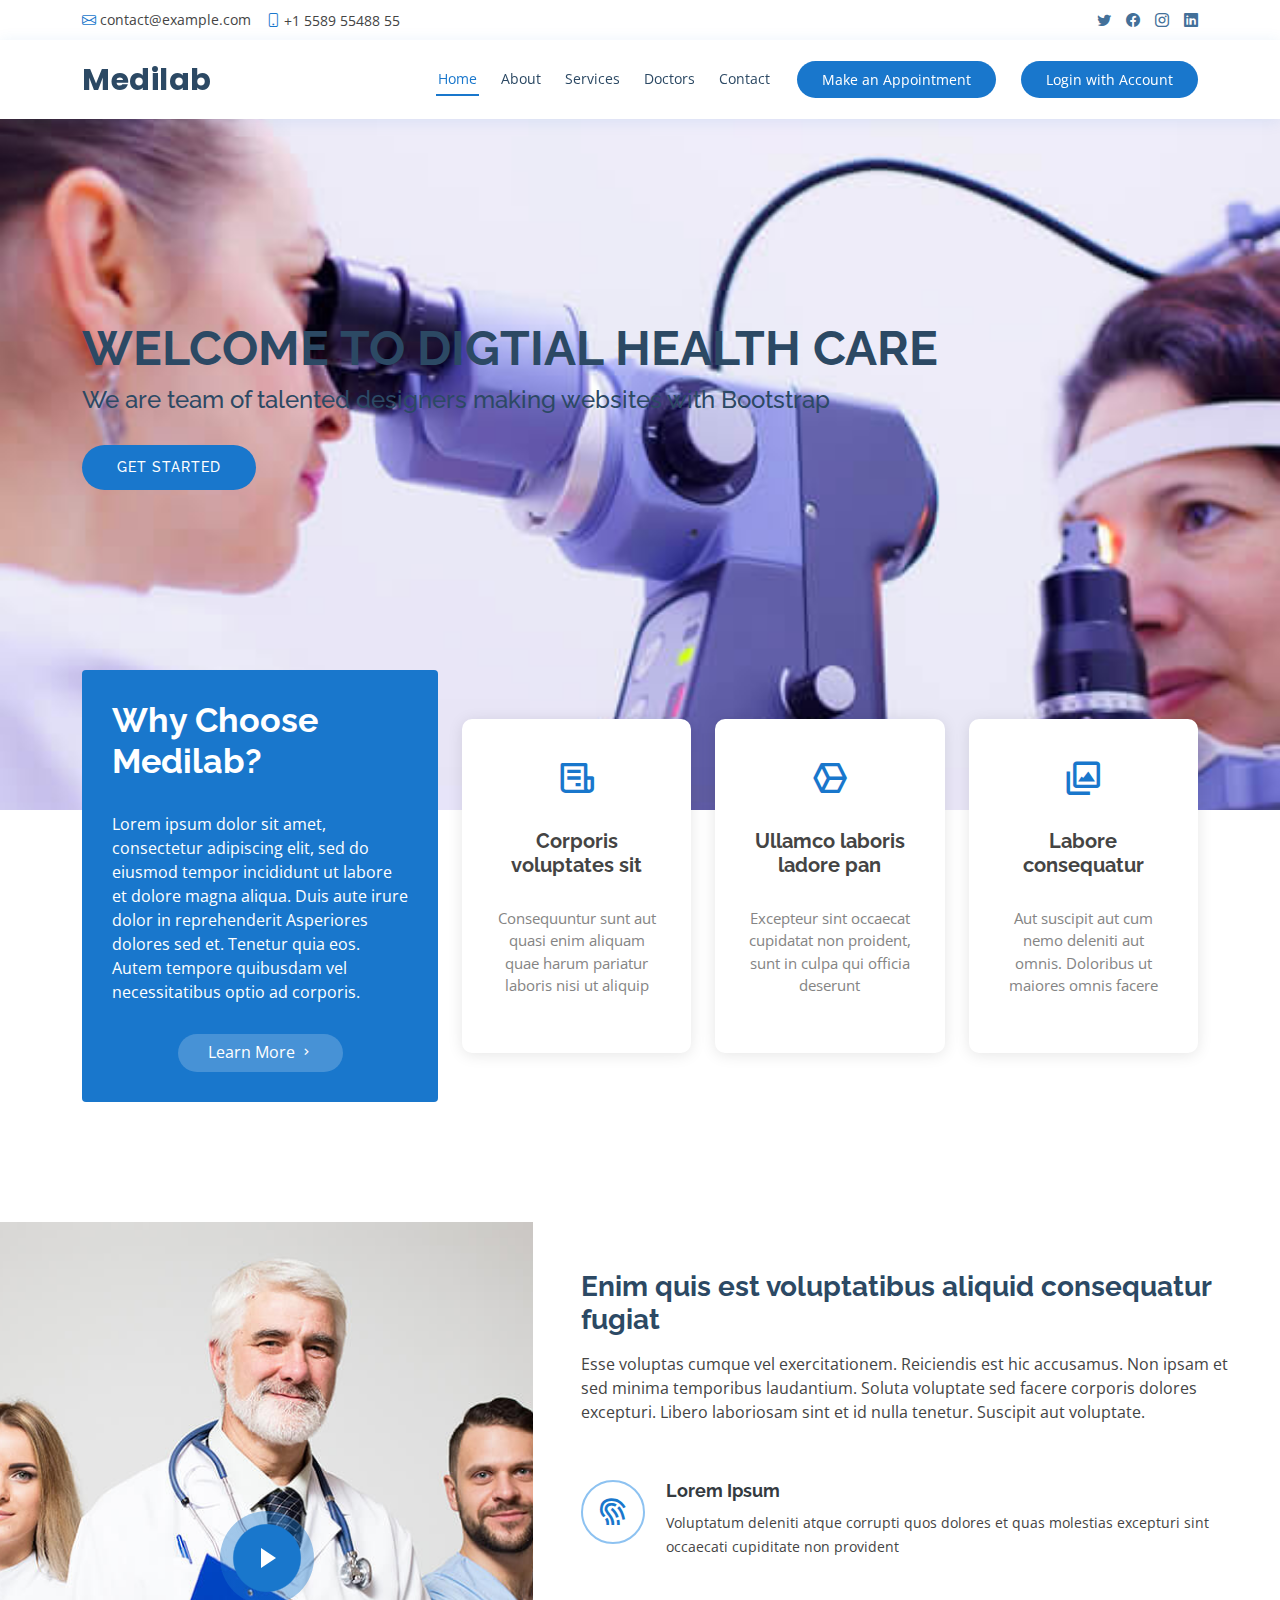
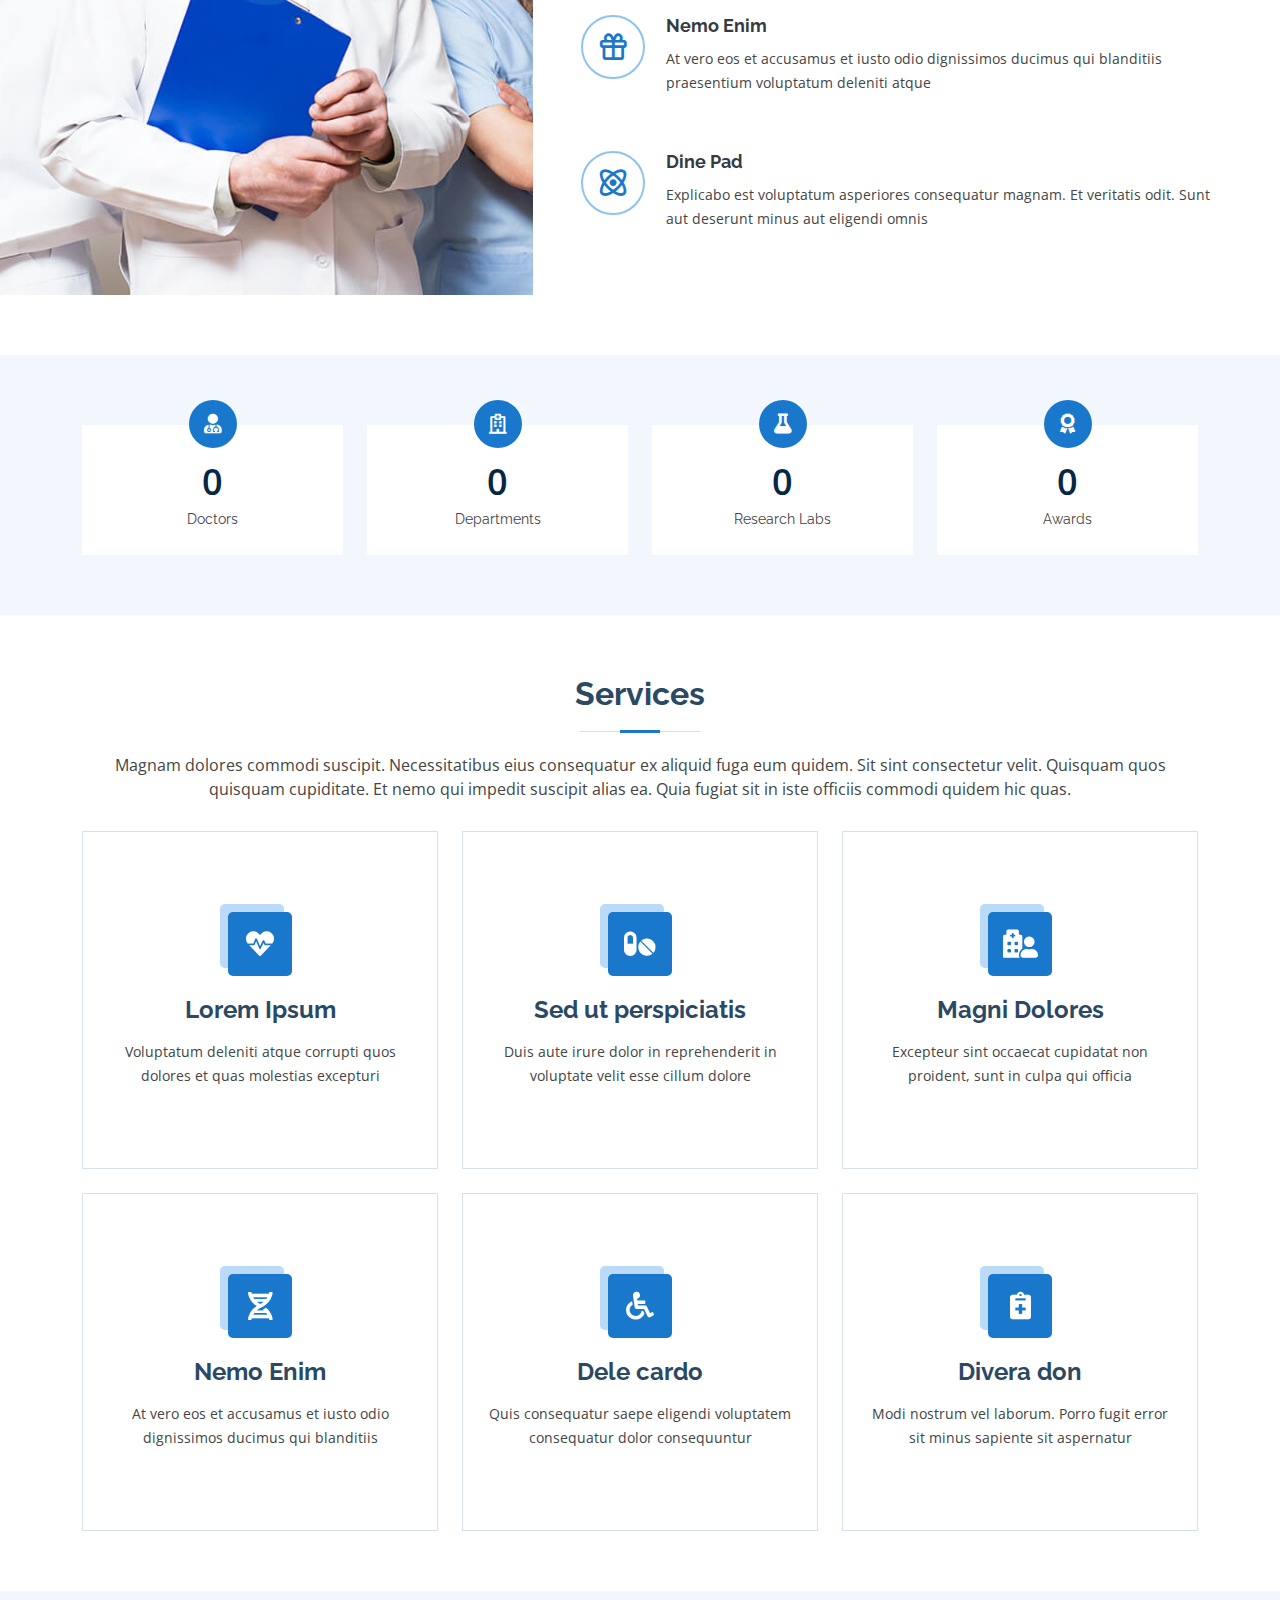
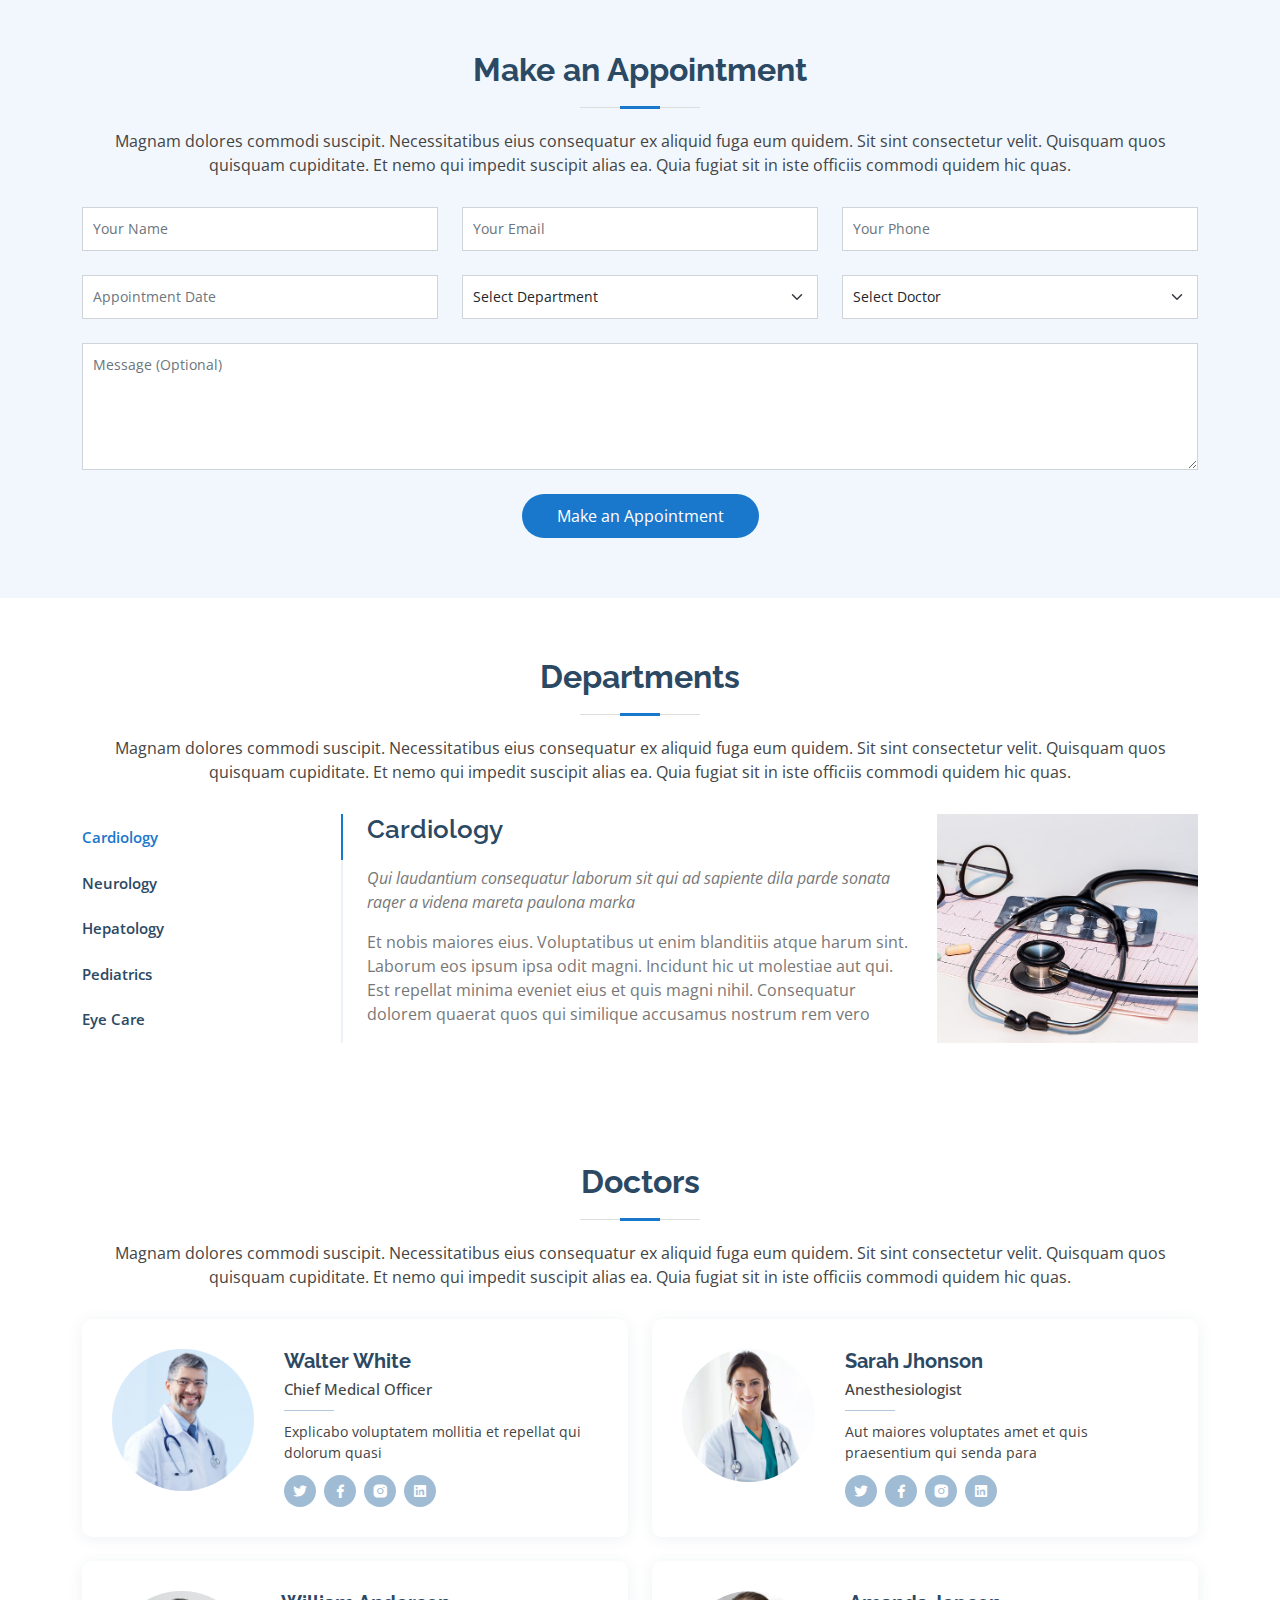
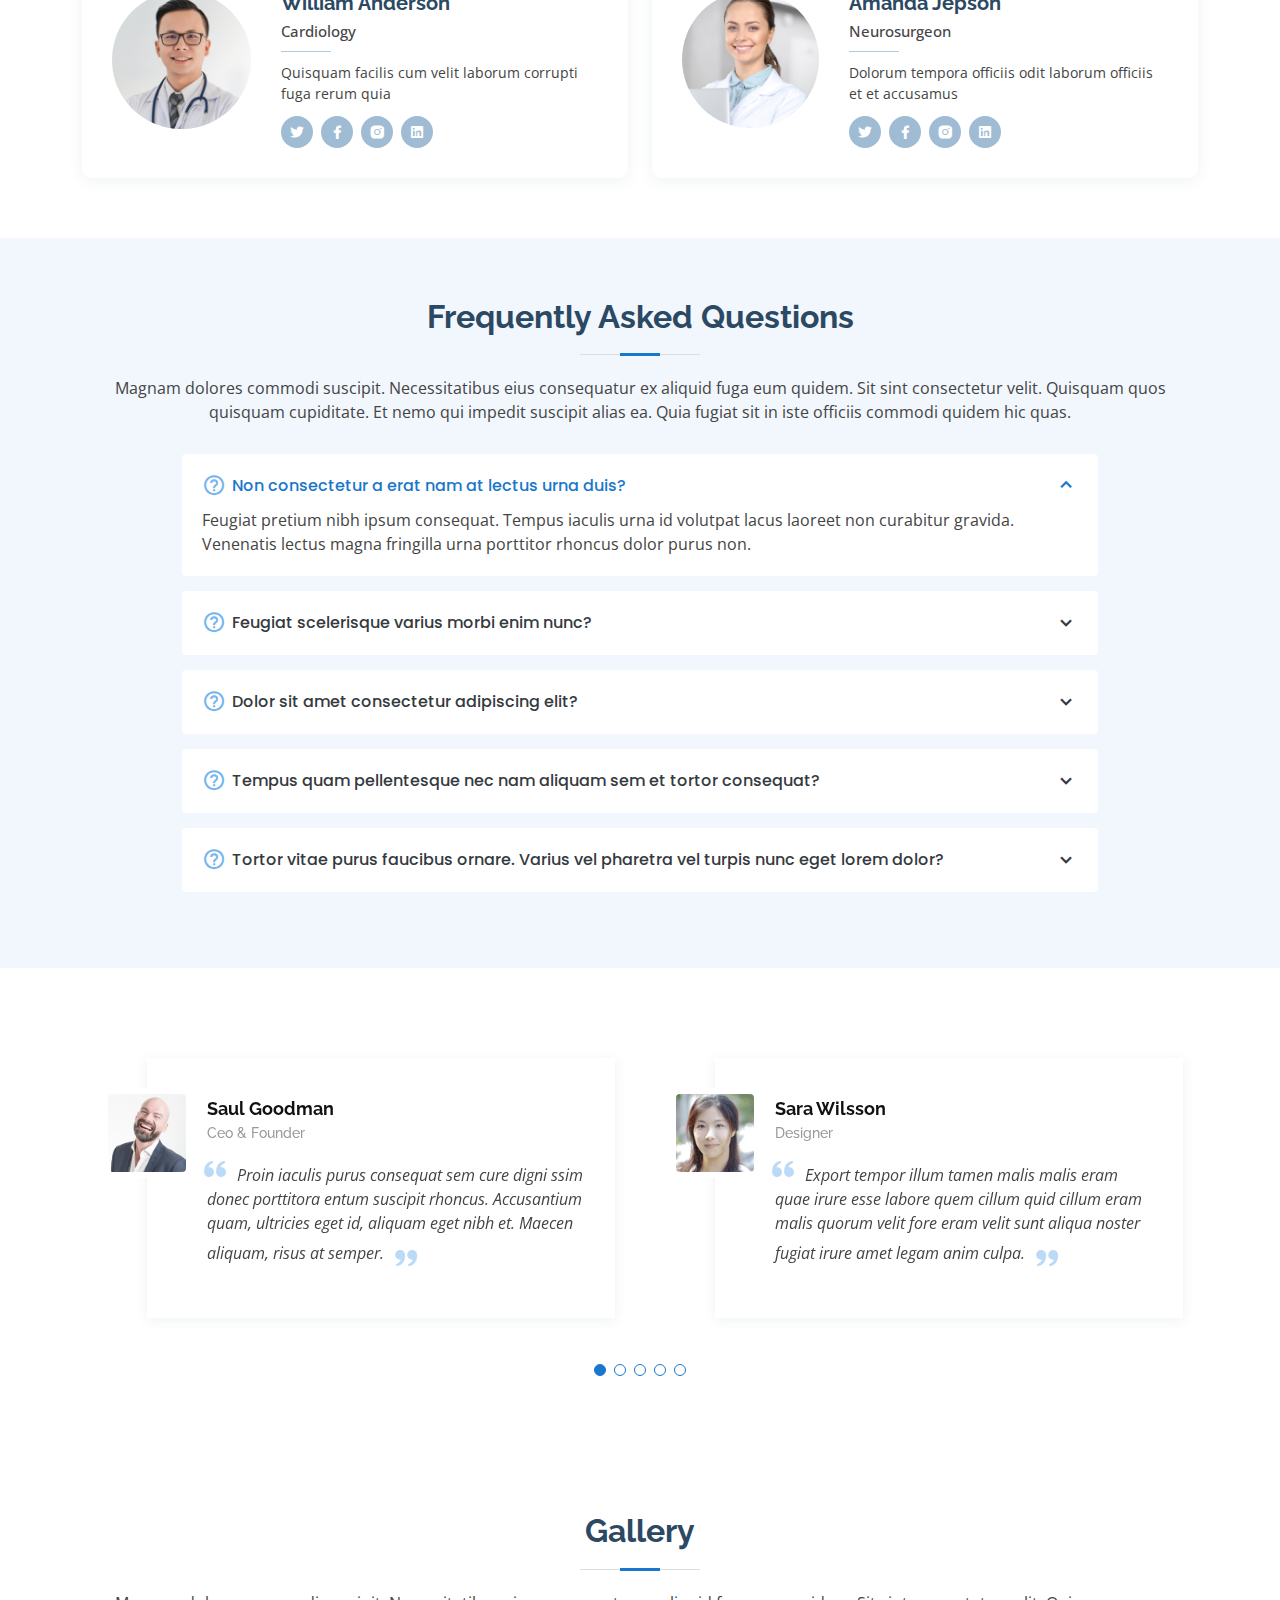
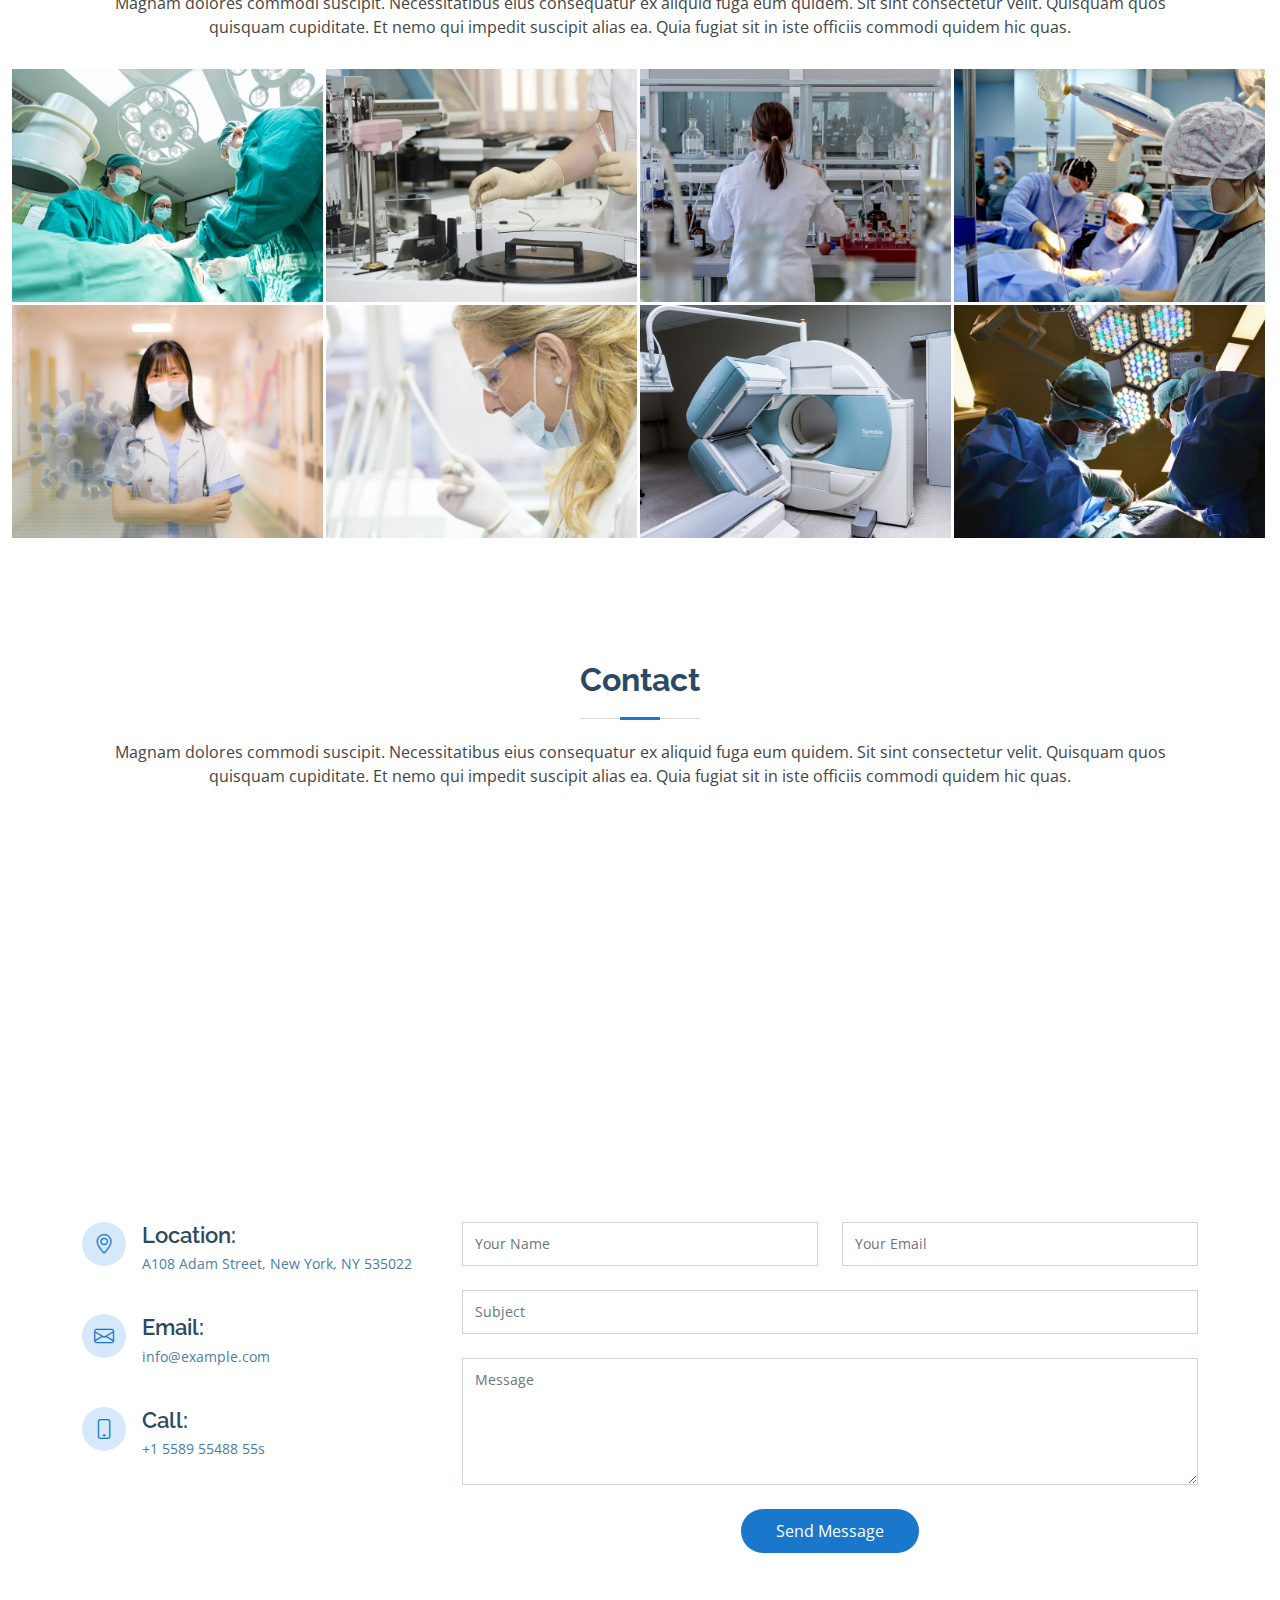
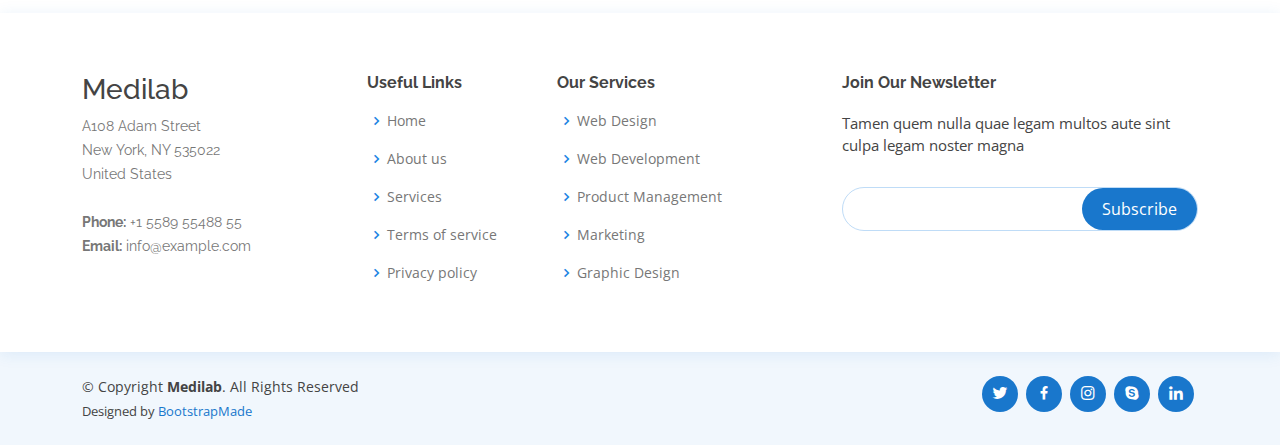
==== commit c0384711: "add comment" ====
--- a/home.html
+++ b/home.html
@@ -93,6 +93,7 @@
       </nav><!-- .navbar -->
 
       <a href="#appointment" class="appointment-btn scrollto"><span class="d-none d-md-inline">Make an</span> Appointment</a>
+      <a href="#appointment" class="appointment-btn scrollto"><span class="d-none d-md-inline">Login</span> with Account</a>
 
     </div>
   </header><!-- End Header -->
